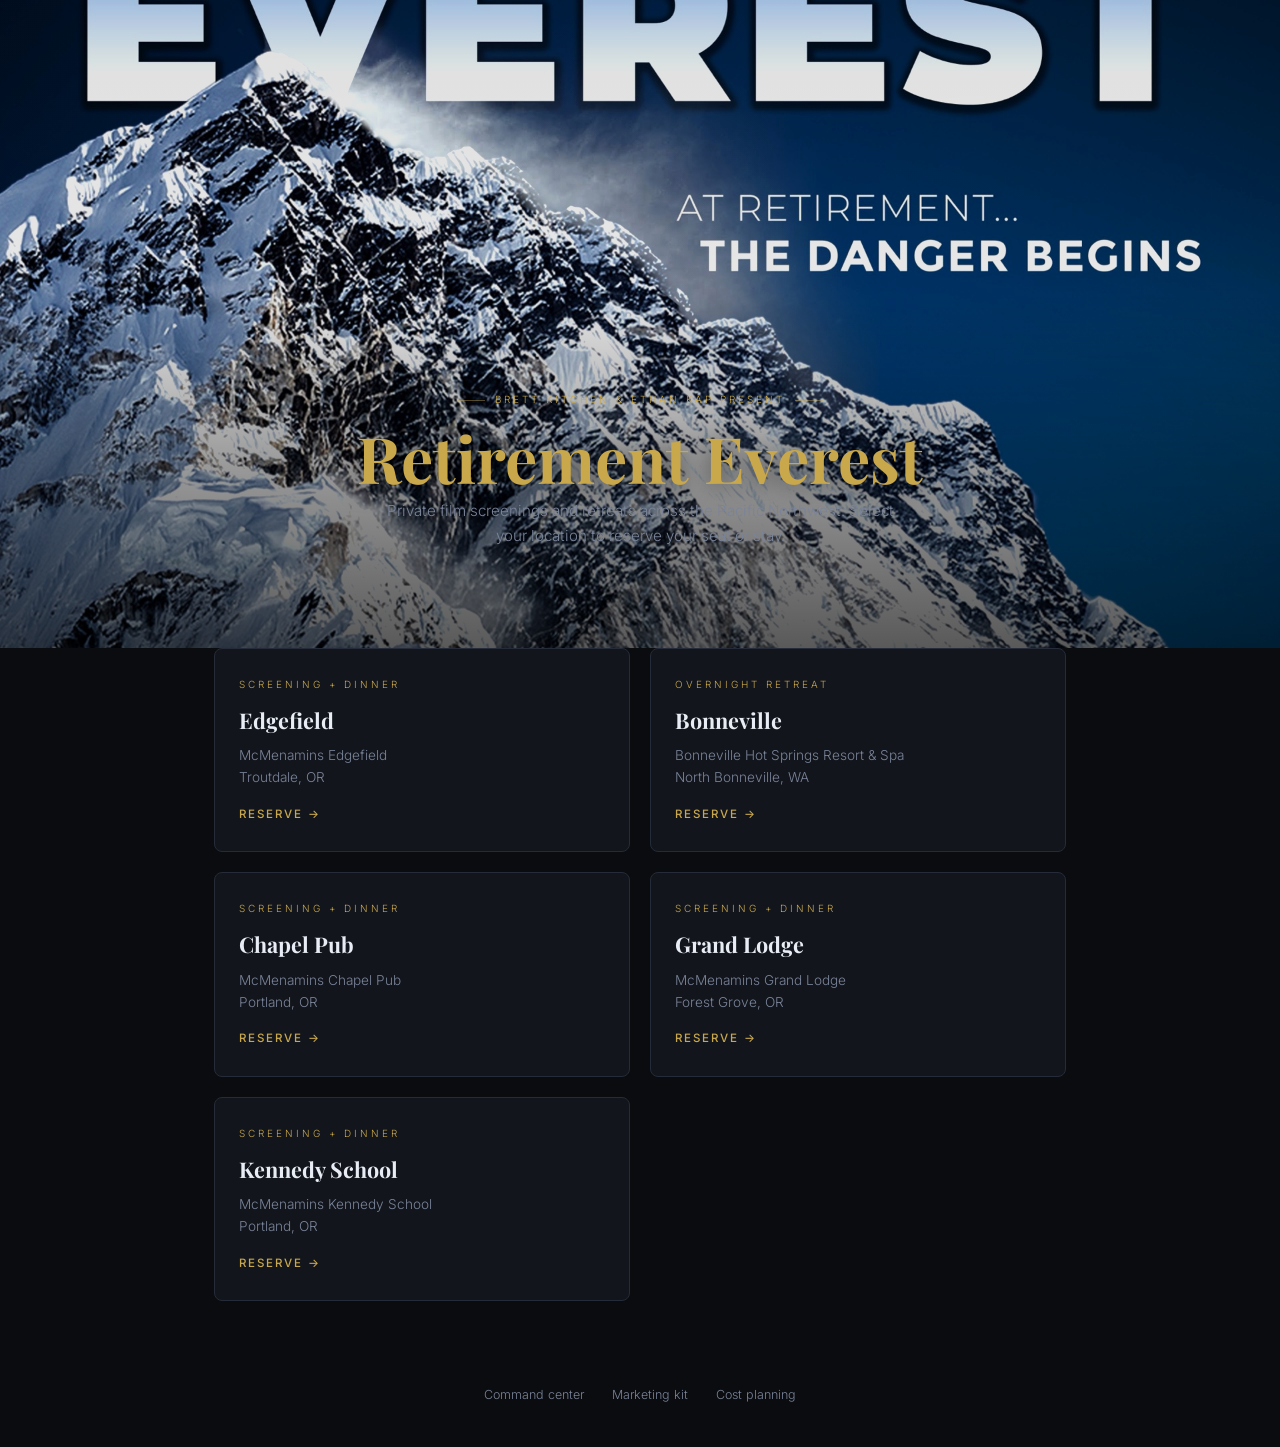
==== index.html @ e5cec29b "Fix mobile hero readability over poster image Hide duplicate Retirement Everest headline on small sc" ====
<!DOCTYPE html>
<html lang="en">
<head>
<meta charset="UTF-8">
<meta name="viewport" content="width=device-width, initial-scale=1.0">
<title>Retirement Everest — Event Series</title>
<link rel="stylesheet" href="styles.css">
</head>
<body class="theme-hub">
  <div class="hero hero--hub hero--has-poster">
    <div class="hero-bg has-image" id="hubHeroBg"></div>
    <div class="hero-content hub-hero">
    <div class="eyebrow">Brett Kitchen &amp; Ethan Kap Present</div>
    <h1>Retirement Everest</h1>
    <p>Private film screenings and retreats across the Pacific Northwest. Select your location to reserve your seat or stay.</p>
    </div>
  </div>
  <div class="loc-grid" id="locGrid"></div>
  <div class="hub-admin">
    <a href="host.html">Command center</a>
    <a href="marketing-kit.html">Marketing kit</a>
    <a href="cost-simulation.html">Cost planning</a>
  </div>
  <script src="locations.js"></script>
  <script>
    const hero = RETIREMENT_EVEREST.hero;
    if (hero?.image) {
      document.getElementById('hubHeroBg').innerHTML = `
        <picture>
          ${hero.imageMobile ? `<source media="(max-width: 768px)" srcset="${hero.imageMobile}">` : ''}
          <img src="${hero.image}" alt="${hero.alt || 'Retirement Everest'}">
        </picture>
        <div class="hero-overlay"></div>`;
    }
    const grid = document.getElementById('locGrid');
    Object.values(RETIREMENT_EVEREST.locations).forEach(loc => {
      const typeLabels = { retreat: 'Overnight Retreat', screening: 'Screening + Dinner', preorder: 'Screening + Dinner' };
      const typeLabel = typeLabels[loc.type] || 'Event';
      const a = document.createElement('a');
      a.className = 'loc-card';
      a.href = `guest.html?location=${loc.slug}`;
      a.innerHTML = `
        <div class="loc-type">${typeLabel}</div>
        <h2>${loc.shortName}</h2>
        <p>${loc.name}<br>${loc.city}</p>
        <div class="go">Reserve →</div>
      `;
      grid.appendChild(a);
    });
  </script>
</body>
</html>
---- styles.css ----
@import url('https://fonts.googleapis.com/css2?family=Oswald:wght@400;500;600;700&family=Playfair+Display:wght@400;600;700;900&family=Inter:wght@300;400;500;600&display=swap');

*, *::before, *::after { box-sizing: border-box; margin: 0; padding: 0; }
html { scroll-behavior: smooth; }

body {
  font-family: 'Inter', sans-serif;
  font-weight: 300;
  min-height: 100vh;
  line-height: 1.6;
}

/* ── THEMES ── */
body.theme-gold {
  --bg: #0b0b0b; --panel: #181818; --border: #2a2a2a;
  --accent: #c9a84c; --accent-lt: #e2c06a; --text: #f0e6d0; --muted: #5a5a5a; --red: #a83232;
  --heading-font: 'Playfair Display', serif;
  --tag-v-bg: #132516; --tag-v-color: #7fc47f;
}
body.theme-forest {
  --bg: #0d1410; --panel: #16201a; --border: #2a3a30;
  --accent: #b9824f; --accent-lt: #d49a64; --text: #e8f0ea; --muted: #6b7d72; --red: #b84c3f;
  --heading-font: 'Oswald', sans-serif;
  --tag-v-bg: #132516; --tag-v-color: #7fc47f;
}
body.theme-hub {
  --bg: #0a0c10; --panel: #12151c; --border: #252b38;
  --accent: #c9a84c; --accent-lt: #e8d49a; --text: #e8ecf4; --muted: #7a8499; --red: #c0392b;
  --heading-font: 'Playfair Display', serif;
}
body.theme-navy {
  --bg: #050a14; --panel: #0e1a2e; --border: #1d2f4a;
  --accent: #aac4e0; --accent-lt: #e8f0fa; --text: #e8f0fa; --muted: #6b7d96; --red: #b84c3f;
  --heading-font: 'Oswald', sans-serif;
  --tag-v-bg: #0f1f0f; --tag-v-color: #6ab86a;
}

body { background: var(--bg); color: var(--text); }

/* ── HUB ── */
.hub-hero { text-align: center; padding: 48px 24px 24px; position: relative; z-index: 2; }
.hub-hero h1 { font-family: var(--heading-font); font-size: clamp(2rem, 5vw, 3rem); color: var(--accent); margin-bottom: 12px; }
.hub-hero p { color: var(--muted); max-width: 520px; margin: 0 auto 40px; font-size: 0.95rem; }
.loc-grid { display: grid; grid-template-columns: repeat(auto-fit, minmax(280px, 1fr)); gap: 20px; max-width: 900px; margin: 0 auto; padding: 0 24px 80px; }
.loc-card {
  background: var(--panel); border: 1px solid var(--border); border-radius: 8px;
  padding: 28px 24px; text-decoration: none; color: inherit; transition: transform 0.15s, border-color 0.15s;
  display: block;
}
.loc-card:hover { transform: translateY(-3px); border-color: var(--accent); }
.loc-type { font-size: 0.62rem; letter-spacing: 3px; text-transform: uppercase; color: var(--accent); margin-bottom: 10px; }
.loc-card h2 { font-family: var(--heading-font); font-size: 1.35rem; margin-bottom: 8px; }
.loc-card p { font-size: 0.85rem; color: var(--muted); margin-bottom: 16px; }
.loc-card .go { font-size: 0.72rem; letter-spacing: 2px; text-transform: uppercase; color: var(--accent); font-weight: 500; }

.hub-admin { text-align: center; padding-bottom: 40px; }
.hub-admin a { color: var(--muted); font-size: 0.78rem; text-decoration: none; margin: 0 12px; }
.hub-admin a:hover { color: var(--accent); }

/* ── GUEST PAGE SHARED ── */
.hero { position: relative; min-height: 88vh; display: flex; flex-direction: column; align-items: center; justify-content: flex-end; text-align: center; padding: 28px 20px 50px; overflow: hidden; }
.hero-bg { position: absolute; inset: 0; overflow: hidden; }
.hero-bg.theme-gold-bg { background: linear-gradient(180deg, #1a0a10 0%, #2d1520 40%, #0b0b0b 100%); }
.hero-bg.theme-forest-bg { background: linear-gradient(180deg, #1a2e26 0%, #0d1410 60%, #0d1410 100%); }
.hero-bg.theme-navy-bg { background: linear-gradient(180deg, #0a1628 0%, #050a14 60%, #050a14 100%); }
.hero-bg.has-image { background: #0b0b0b; }
.hero-bg img {
  position: absolute; inset: 0; width: 100%; height: 100%;
  object-fit: cover; object-position: center top;
  opacity: 0.8;
}
.hero-bg .hero-overlay {
  position: absolute; inset: 0;
  background: linear-gradient(180deg,
    rgba(0,0,0,0.12) 0%,
    rgba(0,0,0,0.08) 40%,
    rgba(0,0,0,0.5) 78%,
    rgba(0,0,0,0.72) 100%);
}
.hero--hub {
  min-height: 72vh;
  padding-bottom: 36px;
}
.hero--hub .hero-bg img {
  object-position: center top;
  opacity: 0.92;
  filter: brightness(1.06) saturate(1.05);
}
.hero--hub .hero-overlay {
  background: linear-gradient(180deg,
    rgba(0,0,0,0.05) 0%,
    rgba(0,0,0,0.02) 45%,
    rgba(0,0,0,0.35) 72%,
    rgba(0,0,0,0.62) 100%);
}
.hero-content { position: relative; z-index: 2; max-width: 680px; width: 100%; }
.eyebrow { font-size: 0.62rem; letter-spacing: 3px; text-transform: uppercase; color: var(--accent); margin-bottom: 16px; display: flex; align-items: center; gap: 10px; justify-content: center; }
.eyebrow::before, .eyebrow::after { content: ''; width: 28px; height: 1px; background: color-mix(in srgb, var(--accent) 40%, transparent); }
.hero h1 { font-family: var(--heading-font); font-size: clamp(2.2rem, 7vw, 4rem); font-weight: 700; line-height: 1.05; margin-bottom: 8px; text-shadow: 0 2px 24px rgba(0,0,0,0.6); }
body.theme-gold .hero h1 em { display: block; font-style: italic; color: var(--accent); font-size: 1.05em; }
body.theme-forest .hero h1 em { display: block; font-style: normal; font-weight: 700; color: var(--accent); font-size: 0.6em; letter-spacing: 3px; text-transform: uppercase; }
body.theme-navy .hero h1 em { display: block; font-style: normal; font-weight: 700; color: var(--accent); font-size: 0.6em; letter-spacing: 3px; text-transform: uppercase; }
body.theme-navy .hero-cta { background: var(--accent-lt); color: var(--bg); }
body.theme-navy .about h2 { text-transform: uppercase; letter-spacing: 0.5px; font-style: normal; }
.hero-sub { font-size: 0.85rem; color: color-mix(in srgb, var(--text) 80%, transparent); margin: 14px 0 30px; line-height: 1.7; }
.event-meta { display: inline-flex; flex-wrap: wrap; border: 1px solid rgba(255,255,255,0.15); background: rgba(0,0,0,0.5); border-radius: 3px; margin-bottom: 36px; }
.meta-item { padding: 12px 18px; border-right: 1px solid rgba(255,255,255,0.15); font-size: 0.68rem; letter-spacing: 1.5px; text-transform: uppercase; color: var(--muted); }
.meta-item:last-child { border-right: none; }
.meta-item strong { display: block; color: var(--text); font-size: 0.85rem; letter-spacing: 0; text-transform: none; margin-bottom: 2px; font-weight: 400; }
.hero-cta { display: inline-block; padding: 16px 40px; background: var(--accent); color: var(--bg); font-size: 0.72rem; font-weight: 500; letter-spacing: 4px; text-transform: uppercase; border-radius: 2px; text-decoration: none; }
.hero-cta:hover { background: var(--accent-lt); }
.back-link { position: fixed; top: 16px; left: 16px; z-index: 10; font-size: 0.72rem; color: var(--muted); text-decoration: none; padding: 8px 12px; background: rgba(0,0,0,0.4); border-radius: 4px; }
.back-link:hover { color: var(--accent); }

/* ── MOBILE HERO (poster art already shows the title) ── */
@media (max-width: 768px) {
  .hero.hero--has-poster {
    min-height: 100svh;
    justify-content: flex-end;
    padding: 0 18px 32px;
  }
  .hero.hero--has-poster .hero-content {
    padding-top: 46vh;
    max-width: 100%;
  }
  .hero.hero--has-poster .hero-content h1 {
    display: none;
  }
  .hero.hero--has-poster .eyebrow {
    flex-wrap: wrap;
    font-size: 0.58rem;
    letter-spacing: 2px;
    line-height: 1.55;
    gap: 6px;
    margin-bottom: 12px;
    padding: 0 4px;
  }
  .hero.hero--has-poster .eyebrow::before,
  .hero.hero--has-poster .eyebrow::after {
    display: none;
  }
  .hero.hero--has-poster .hero-sub {
    font-size: 0.9rem;
    line-height: 1.65;
    margin: 10px 0 22px;
    padding: 0 6px;
  }
  .hero.hero--has-poster .event-meta {
    display: flex;
    flex-direction: column;
    width: 100%;
    max-width: 340px;
    margin: 0 auto 28px;
    text-align: center;
  }
  .hero.hero--has-poster .meta-item {
    border-right: none;
    border-bottom: 1px solid rgba(255,255,255,0.12);
    padding: 14px 16px;
  }
  .hero.hero--has-poster .meta-item:last-child {
    border-bottom: none;
  }
  .hero.hero--has-poster .meta-item strong {
    font-size: 0.9rem;
    margin-bottom: 4px;
  }
  .hero.hero--has-poster .hero-bg.has-image .hero-overlay {
    background: linear-gradient(180deg,
      rgba(0,0,0,0) 0%,
      rgba(0,0,0,0.1) 38%,
      rgba(0,0,0,0.62) 58%,
      rgba(0,0,0,0.9) 100%);
  }
  .hero.hero--has-poster .hero-bg img {
    object-position: center 12%;
  }
  .hero--hub.hero--has-poster .hero-content {
    padding-top: 50vh;
  }
  .hero--hub.hero--has-poster .hero-content p {
    font-size: 0.92rem;
    line-height: 1.65;
    padding: 0 8px;
    margin-bottom: 0;
  }
}

.about, .expect, .divider, .order-section { max-width: 900px; margin: 0 auto; padding: 64px 24px; }
.about { max-width: 700px; text-align: center; border-bottom: 1px solid var(--border); }
.section-label { font-size: 0.62rem; letter-spacing: 4px; text-transform: uppercase; color: var(--accent); margin-bottom: 18px; }
.about h2 { font-family: var(--heading-font); font-size: clamp(1.7rem, 4.5vw, 2.4rem); line-height: 1.25; margin-bottom: 22px; text-transform: uppercase; letter-spacing: 0.5px; }
body.theme-gold .about h2 { text-transform: none; font-style: italic; }
.about p { font-size: 0.94rem; line-height: 1.85; color: color-mix(in srgb, var(--text) 70%, transparent); margin-bottom: 16px; }
.expect { border-bottom: 1px solid var(--border); }
.expect .section-label { text-align: center; margin-bottom: 44px; }
.expect-grid { display: grid; grid-template-columns: repeat(auto-fit, minmax(200px, 1fr)); gap: 2px; }
.expect-item { background: var(--panel); padding: 28px 22px; }
.expect-num { font-family: var(--heading-font); font-size: 2.6rem; font-weight: 700; color: color-mix(in srgb, var(--accent) 20%, transparent); line-height: 1; margin-bottom: 10px; }
.expect-title { font-family: var(--heading-font); font-size: 1.05rem; font-weight: 600; margin-bottom: 8px; text-transform: uppercase; }
.expect-desc { font-size: 0.78rem; color: var(--muted); line-height: 1.65; }
.divider { text-align: center; border-bottom: 1px solid var(--border); padding: 52px 24px; }
.divider-quote { font-family: var(--heading-font); font-size: clamp(1.15rem, 3vw, 1.7rem); color: color-mix(in srgb, var(--text) 50%, transparent); max-width: 600px; margin: 0 auto; }
.divider-quote span { color: var(--accent); font-weight: 600; }

.order-section { max-width: 720px; padding-bottom: 80px; }
.order-section .section-label, .order-section h2 { text-align: center; }
.order-section h2 { font-family: var(--heading-font); font-size: clamp(1.5rem, 3.8vw, 2rem); margin-bottom: 10px; text-transform: uppercase; }
.order-intro { text-align: center; font-size: 0.83rem; color: var(--muted); margin-bottom: 32px; }
.order-note { background: var(--panel); border-left: 2px solid var(--accent); padding: 12px 16px; font-size: 0.78rem; color: color-mix(in srgb, var(--text) 60%, transparent); margin-bottom: 32px; }

.field-wrap { margin-bottom: 32px; }
.field-label { display: block; font-size: 0.62rem; letter-spacing: 3px; text-transform: uppercase; color: var(--accent); margin-bottom: 10px; }
input[type="text"] { width: 100%; padding: 14px 16px; background: var(--panel); border: 1px solid var(--border); color: var(--text); font-family: inherit; font-size: 0.95rem; border-radius: 2px; }
input[type="text"]:focus { outline: none; border-color: var(--accent); }
input.err { border-color: var(--red); }

.party-toggle { display: flex; gap: 10px; margin-bottom: 36px; }
.party-btn { flex: 1; padding: 16px; background: var(--panel); border: 1px solid var(--border); border-radius: 2px; cursor: pointer; text-align: center; }
.party-btn.selected { border-color: var(--accent); background: color-mix(in srgb, var(--accent) 8%, var(--panel)); }
.party-num { font-family: var(--heading-font); font-size: 1.4rem; font-weight: 600; }
.party-label { font-size: 0.72rem; color: var(--muted); margin-top: 4px; text-transform: uppercase; letter-spacing: 1px; }

.pick-head { display: flex; justify-content: space-between; margin-bottom: 14px; }
.pick-title { font-family: var(--heading-font); font-size: 1.1rem; text-transform: uppercase; }
.pick-req { font-size: 0.6rem; letter-spacing: 2px; text-transform: uppercase; color: var(--muted); }
.cards { display: grid; grid-template-columns: 1fr 1fr; gap: 8px; margin-bottom: 10px; }
@media(max-width:520px){ .cards { grid-template-columns: 1fr; } }
.card { background: var(--panel); border: 1px solid var(--border); border-radius: 2px; padding: 14px 16px 14px 44px; cursor: pointer; position: relative; user-select: none; }
.card:hover { border-color: color-mix(in srgb, var(--accent) 40%, var(--border)); }
.card.selected { border-color: var(--accent); background: color-mix(in srgb, var(--accent) 6%, var(--panel)); }
.card-radio { position: absolute; left: 15px; top: 50%; transform: translateY(-50%); width: 16px; height: 16px; border-radius: 50%; border: 1.5px solid var(--muted); display: flex; align-items: center; justify-content: center; }
.card.selected .card-radio { border-color: var(--accent); }
.card-dot { width: 8px; height: 8px; border-radius: 50%; background: var(--accent); opacity: 0; }
.card.selected .card-dot { opacity: 1; }
.card-name { font-size: 0.85rem; font-weight: 400; line-height: 1.3; }
.card-desc { font-size: 0.72rem; color: var(--muted); margin-top: 4px; }
.tag { display: inline-block; font-size: 0.58rem; letter-spacing: 1px; text-transform: uppercase; padding: 1px 5px; border-radius: 2px; margin-left: 5px; background: var(--tag-v-bg); color: var(--tag-v-color); border: 1px solid #1f3a22; }
.tag-sleeps { background: var(--panel); color: var(--muted); border-color: var(--border); }
.tag-cat { background: var(--panel); color: var(--muted); border-color: var(--border); }
.tag-special { background: #2a1a0a; color: #d4883a; border: 1px solid #3a2010; }
.starter-filter { display: flex; gap: 8px; margin-bottom: 14px; flex-wrap: wrap; }
.filter-btn {
  padding: 7px 16px; background: var(--panel); border: 1px solid var(--border);
  color: var(--muted); font-family: inherit; font-size: 0.7rem;
  letter-spacing: 1.5px; text-transform: uppercase; border-radius: 20px;
  cursor: pointer; transition: border-color 0.15s, background 0.15s, color 0.15s;
}
.filter-btn:hover { border-color: color-mix(in srgb, var(--accent) 40%, var(--border)); color: var(--text); }
.filter-btn.active { background: var(--accent); color: var(--bg); border-color: var(--accent); }
.err-msg { font-size: 0.75rem; color: var(--red); margin-top: 6px; display: none; }
.err-msg.show { display: block; }
.person-block { border: 1px solid var(--border); border-radius: 4px; padding: 22px 20px; margin-bottom: 24px; }
.person-header { font-family: var(--heading-font); font-size: 0.95rem; color: var(--accent); text-transform: uppercase; letter-spacing: 1.5px; margin-bottom: 20px; padding-bottom: 12px; border-bottom: 1px solid var(--border); }
.section-gap { margin-top: 28px; }

.submit-area { margin-top: 40px; text-align: center; }
.submit-btn { width: 100%; padding: 18px; background: var(--accent); color: var(--bg); font-size: 0.72rem; font-weight: 500; letter-spacing: 4px; text-transform: uppercase; border: none; border-radius: 2px; cursor: pointer; }
.submit-btn:disabled { opacity: 0.5; cursor: not-allowed; }
.submit-legal { font-size: 0.68rem; color: var(--muted); margin-top: 14px; }
.spinner { display: inline-block; width: 14px; height: 14px; border: 2px solid rgba(0,0,0,0.25); border-top-color: #000; border-radius: 50%; animation: spin 0.7s linear infinite; vertical-align: middle; margin-right: 8px; }
@keyframes spin { to { transform: rotate(360deg); } }

.success { display: none; min-height: 70vh; align-items: center; justify-content: center; flex-direction: column; text-align: center; padding: 70px 24px; }
.success.show { display: flex; }
.success-ring { width: 68px; height: 68px; border-radius: 50%; border: 1px solid var(--accent); display: flex; align-items: center; justify-content: center; font-size: 1.4rem; margin-bottom: 26px; color: var(--accent); }
.success h2 { font-family: var(--heading-font); font-size: 1.9rem; margin-bottom: 12px; text-transform: uppercase; }
.success-card { margin-top: 32px; background: var(--panel); border: 1px solid var(--border); padding: 22px 30px; text-align: left; min-width: 280px; }
.sc-row { margin-bottom: 12px; }
.sc-label { font-size: 0.6rem; letter-spacing: 3px; text-transform: uppercase; color: var(--muted); margin-bottom: 3px; }
.sc-val { font-size: 0.86rem; }
footer { border-top: 1px solid var(--border); padding: 26px 24px; text-align: center; font-size: 0.66rem; color: var(--muted); }

/* ── HOST ── */
#lock-screen { min-height: 100vh; display: flex; flex-direction: column; align-items: center; justify-content: center; padding: 40px 24px; text-align: center; }
.lock-input { width: 100%; max-width: 300px; padding: 12px 16px; background: var(--panel); border: 1px solid var(--border); color: var(--text); font-size: 1rem; border-radius: 3px; text-align: center; margin-bottom: 12px; }
.lock-btn { width: 100%; max-width: 300px; padding: 12px; background: var(--accent); color: var(--bg); border: none; border-radius: 3px; cursor: pointer; font-weight: 500; letter-spacing: 2px; text-transform: uppercase; }
.topbar { background: var(--panel); border-bottom: 1px solid var(--border); padding: 16px 28px; display: flex; align-items: center; justify-content: space-between; flex-wrap: wrap; gap: 12px; }
.loc-select { padding: 8px 12px; background: var(--bg); border: 1px solid var(--border); color: var(--text); border-radius: 4px; font-size: 0.85rem; }
.btn-sm { padding: 8px 14px; font-size: 0.75rem; letter-spacing: 1.5px; text-transform: uppercase; border-radius: 3px; cursor: pointer; border: 1px solid var(--border); background: var(--panel); color: var(--muted); }
.btn-sm:hover { border-color: var(--accent); color: var(--accent); }
.btn-sm.btn-accent, .btn-accent { background: var(--accent); color: var(--bg); border-color: var(--accent); }
.btn-sm.btn-accent:hover { background: var(--accent-lt); color: var(--bg); }
.stats { display: grid; grid-template-columns: repeat(4, 1fr); gap: 14px; margin-bottom: 28px; }
@media(max-width:700px){ .stats { grid-template-columns: 1fr 1fr; } }
.stat { background: var(--panel); border: 1px solid var(--border); border-radius: 4px; padding: 18px 20px; }
.stat-label { font-size: 0.62rem; letter-spacing: 2.5px; text-transform: uppercase; color: var(--muted); margin-bottom: 8px; }
.stat-val { font-size: 1.6rem; font-weight: 600; }
.stat-val.accent { color: var(--accent); }
.main-wrap { max-width: 1100px; margin: 0 auto; padding: 32px 24px 80px; }
.card-box { background: var(--panel); border: 1px solid var(--border); border-radius: 4px; padding: 20px 22px; margin-bottom: 20px; }
.card-box h3 { font-size: 0.68rem; letter-spacing: 3px; text-transform: uppercase; color: var(--accent); margin-bottom: 16px; }
.rank-row { display: flex; align-items: center; gap: 10px; margin-bottom: 10px; font-size: 0.85rem; }
.rank-bar-wrap { flex: 1; height: 4px; background: var(--border); border-radius: 2px; }
.rank-bar { height: 100%; background: var(--accent); border-radius: 2px; }
.two-col { display: grid; grid-template-columns: 1fr 1fr; gap: 20px; }
@media(max-width:640px){ .two-col { grid-template-columns: 1fr; } }
table { width: 100%; border-collapse: collapse; font-size: 0.8rem; }
th, td { padding: 10px 12px; border-bottom: 1px solid var(--border); text-align: left; }
th { font-size: 0.6rem; letter-spacing: 2px; text-transform: uppercase; color: var(--muted); }
.empty { text-align: center; padding: 60px 20px; color: var(--muted); font-style: italic; }
.rate-note { background: color-mix(in srgb, var(--accent) 8%, var(--panel)); border: 1px solid color-mix(in srgb, var(--accent) 20%, var(--border)); padding: 14px 18px; margin-bottom: 24px; font-size: 0.8rem; border-radius: 4px; }

/* ── HOST COMMAND CENTER ── */
.host-topbar { flex-wrap: wrap; gap: 16px; }
.host-topbar-left { display: flex; flex-direction: column; gap: 12px; flex: 1; min-width: 240px; }
.host-nav { display: flex; gap: 4px; flex-wrap: wrap; }
.host-tab {
  padding: 8px 16px; background: var(--panel); border: 1px solid var(--border);
  color: var(--muted); font-family: inherit; font-size: 0.72rem; letter-spacing: 1.5px;
  text-transform: uppercase; border-radius: 20px; cursor: pointer; transition: all 0.15s;
}
.host-tab:hover { border-color: var(--accent); color: var(--text); }
.host-tab.active { background: color-mix(in srgb, var(--accent) 12%, var(--panel)); color: var(--accent); border-color: var(--accent); }
.host-view { display: none; }
.host-view.active { display: block; }
.dash-section-title { font-size: 0.65rem; letter-spacing: 3px; text-transform: uppercase; color: var(--muted); margin-bottom: 16px; }
.dash-loc-grid { display: grid; grid-template-columns: repeat(auto-fit, minmax(260px, 1fr)); gap: 14px; margin-bottom: 32px; }
.dash-loc-card {
  background: var(--panel); border: 1px solid var(--border); border-radius: 6px;
  padding: 18px 20px; text-decoration: none; color: inherit; display: block;
  transition: border-color 0.15s, transform 0.15s;
}
.dash-loc-card:hover { border-color: var(--accent); transform: translateY(-2px); }
.dash-loc-top { display: flex; justify-content: space-between; align-items: baseline; margin-bottom: 12px; }
.dash-loc-name { font-family: var(--heading-font); font-size: 1.1rem; color: var(--accent); }
.dash-loc-type { font-size: 0.58rem; letter-spacing: 2px; text-transform: uppercase; color: var(--muted); }
.dash-loc-stats { display: flex; gap: 16px; font-size: 0.78rem; color: var(--muted); margin-bottom: 10px; }
.dash-loc-stats strong { color: var(--text); font-weight: 500; }
.dash-loc-date { font-size: 0.75rem; color: var(--muted); }
.dash-progress { height: 4px; background: var(--border); border-radius: 2px; margin-top: 12px; overflow: hidden; }
.dash-progress-bar { height: 100%; background: var(--accent); border-radius: 2px; }
.dash-progress-label { font-size: 0.65rem; color: var(--muted); margin-top: 4px; }
.timeline { margin-top: 12px; }
.timeline-row { display: flex; gap: 16px; padding: 12px 0; border-bottom: 1px solid var(--border); font-size: 0.85rem; }
.timeline-row:last-child { border-bottom: none; }
.timeline-date { flex: 0 0 160px; color: var(--accent); font-size: 0.78rem; font-weight: 500; }
.planner-toolbar { display: flex; gap: 12px; align-items: center; margin-bottom: 24px; flex-wrap: wrap; }
.planner-form { display: grid; grid-template-columns: 1fr 1fr; gap: 14px; margin-top: 12px; }
.planner-field { display: flex; flex-direction: column; gap: 6px; }
.planner-field.full { grid-column: 1 / -1; }
.planner-field span { font-size: 0.6rem; letter-spacing: 2px; text-transform: uppercase; color: var(--muted); }
.planner-field input, .planner-field textarea {
  padding: 10px 12px; background: var(--bg); border: 1px solid var(--border);
  color: var(--text); font-family: inherit; font-size: 0.88rem; border-radius: 3px;
}
.planner-field input:focus, .planner-field textarea:focus { outline: none; border-color: var(--accent); }
.planner-actions { grid-column: 1 / -1; display: flex; gap: 10px; flex-wrap: wrap; margin-top: 4px; }
.planner-status { margin-top: 8px; }
.status-row { display: flex; justify-content: space-between; padding: 10px 0; border-bottom: 1px solid var(--border); font-size: 0.85rem; }
.status-row:last-child { border-bottom: none; }
.checklist { margin-top: 16px; display: flex; flex-direction: column; gap: 6px; }
.check-item {
  display: flex; gap: 12px; align-items: flex-start; padding: 12px 14px;
  background: var(--bg); border: 1px solid var(--border); border-radius: 4px; cursor: pointer;
}
.check-item:hover { border-color: color-mix(in srgb, var(--accent) 30%, var(--border)); }
.check-item.done { opacity: 0.55; }
.check-item.done .check-label { text-decoration: line-through; }
.check-item.overdue { border-color: color-mix(in srgb, var(--red) 50%, var(--border)); }
.check-item input { margin-top: 3px; accent-color: var(--accent); }
.check-label { font-size: 0.86rem; }
.check-meta { font-size: 0.68rem; color: var(--muted); margin-top: 3px; }
@media(max-width:640px){ .planner-form { grid-template-columns: 1fr; } .timeline-row { flex-direction: column; gap: 4px; } }

/* ── MODAL ── */
.modal-overlay {
  display: none; position: fixed; inset: 0; z-index: 100;
  background: rgba(0,0,0,0.72); align-items: center; justify-content: center; padding: 24px;
}
.modal-overlay.open { display: flex; }
.modal-box {
  background: var(--panel); border: 1px solid var(--border); border-radius: 8px;
  max-width: 520px; width: 100%; max-height: 90vh; overflow-y: auto; padding: 28px 26px;
}
.modal-box h2 { font-family: var(--heading-font); font-size: 1.2rem; color: var(--accent); margin-bottom: 6px; }
.modal-box .modal-sub { font-size: 0.8rem; color: var(--muted); margin-bottom: 22px; }
.modal-field { display: flex; flex-direction: column; gap: 6px; margin-bottom: 14px; }
.modal-field span { font-size: 0.6rem; letter-spacing: 2px; text-transform: uppercase; color: var(--muted); }
.modal-field input, .modal-field textarea {
  padding: 10px 12px; background: var(--bg); border: 1px solid var(--border);
  color: var(--text); font-family: inherit; font-size: 0.9rem; border-radius: 3px;
}
.modal-actions { display: flex; gap: 8px; flex-wrap: wrap; margin-top: 18px; }
.modal-actions .lock-btn { max-width: none; width: auto; padding: 12px 20px; flex: 1; min-width: 120px; }
.btn-accent { background: var(--accent); color: var(--bg); border: none; }
.export-menu { position: relative; display: inline-block; }
.export-dropdown {
  display: none; position: absolute; right: 0; top: 100%; margin-top: 4px; min-width: 220px;
  background: var(--panel); border: 1px solid var(--border); border-radius: 6px; z-index: 20;
  box-shadow: 0 8px 24px rgba(0,0,0,0.4);
}
.export-dropdown.open { display: block; }
.export-dropdown button {
  display: block; width: 100%; text-align: left; padding: 10px 14px; border: none;
  background: none; color: var(--text); font-family: inherit; font-size: 0.78rem; cursor: pointer;
}
.export-dropdown button:hover { background: color-mix(in srgb, var(--accent) 8%, var(--panel)); color: var(--accent); }
.invite-queue { margin-top: 16px; max-height: 320px; overflow-y: auto; }
.invite-row { padding: 10px 0; border-bottom: 1px solid var(--border); font-size: 0.82rem; }
.invite-row strong { color: var(--accent); }
.integration-note { font-size: 0.78rem; color: var(--muted); line-height: 1.6; margin-top: 12px; }
.integration-note a { color: var(--accent); }

/* ── MARKETING KIT ── */
.mkt-page { min-height: 100vh; }
.mkt-header {
  display: flex; justify-content: space-between; align-items: flex-start; gap: 20px; flex-wrap: wrap;
  padding: 32px 28px 20px; border-bottom: 1px solid var(--border); max-width: 1200px; margin: 0 auto;
}
.mkt-header h1 { font-family: var(--heading-font); font-size: 1.6rem; color: var(--accent); margin-bottom: 6px; }
.mkt-header p { font-size: 0.85rem; color: var(--muted); max-width: 520px; }
.mkt-header-links { display: flex; gap: 8px; }
.mkt-toolbar {
  display: flex; gap: 14px; flex-wrap: wrap; align-items: flex-end;
  max-width: 1200px; margin: 0 auto; padding: 20px 28px;
}
.mkt-field { display: flex; flex-direction: column; gap: 4px; }
.mkt-field span { font-size: 0.58rem; letter-spacing: 2px; text-transform: uppercase; color: var(--muted); }
.mkt-field input { padding: 8px 10px; background: var(--panel); border: 1px solid var(--border); color: var(--text); border-radius: 3px; font-size: 0.85rem; }
.mkt-cats { display: flex; gap: 8px; flex-wrap: wrap; max-width: 1200px; margin: 0 auto; padding: 0 28px 16px; }
.mkt-cat-btn {
  padding: 8px 16px; background: var(--panel); border: 1px solid var(--border); color: var(--muted);
  font-family: inherit; font-size: 0.7rem; letter-spacing: 1.5px; text-transform: uppercase;
  border-radius: 20px; cursor: pointer;
}
.mkt-cat-btn.active { background: color-mix(in srgb, var(--accent) 12%, var(--panel)); color: var(--accent); border-color: var(--accent); }
.mkt-actions-bar {
  display: flex; justify-content: space-between; align-items: center; gap: 12px;
  max-width: 1200px; margin: 0 auto; padding: 0 28px 20px; font-size: 0.8rem; color: var(--muted);
}
.mkt-dl-btn { max-width: 220px !important; width: auto !important; padding: 10px 22px !important; }
.mkt-grid {
  display: grid; grid-template-columns: repeat(auto-fill, minmax(300px, 1fr)); gap: 20px;
  max-width: 1200px; margin: 0 auto; padding: 0 28px 80px;
}
.mkt-card {
  background: var(--panel); border: 1px solid var(--border); border-radius: 8px; overflow: hidden;
  transition: border-color 0.15s;
}
.mkt-card.selected { border-color: var(--accent); }
.mkt-select { display: block; padding: 10px 14px; font-size: 0.72rem; color: var(--muted); cursor: pointer; border-bottom: 1px solid var(--border); }
.mkt-preview-wrap { padding: 12px; background: #000; overflow: hidden; cursor: zoom-in; max-height: 280px; display: flex; align-items: center; justify-content: center; }
.mkt-preview-wrap .mkt-canvas { transform: scale(0.32); transform-origin: top center; margin-bottom: -60%; pointer-events: none; }
.mkt-card-meta { padding: 14px 16px 18px; }
.mkt-card-meta h3 { font-family: var(--heading-font); font-size: 1rem; margin-bottom: 4px; }
.mkt-card-meta p { font-size: 0.75rem; color: var(--muted); margin-bottom: 8px; }
.mkt-size { font-size: 0.65rem; letter-spacing: 1px; text-transform: uppercase; color: var(--accent); }
.mkt-card-actions { display: flex; gap: 8px; margin-top: 12px; }

/* Marketing creative canvases */
.mkt-canvas { box-sizing: border-box; overflow: hidden; }
.mkt-eyebrow { font-size: 9px; letter-spacing: 3px; text-transform: uppercase; margin-bottom: 8px; }
.mkt-cta { display: inline-block; padding: 10px 18px; font-size: 9px; font-weight: 600; letter-spacing: 2px; text-transform: uppercase; margin-top: 14px; }
.mkt-cta-sm { display: inline-block; padding: 6px 12px; font-size: 8px; font-weight: 600; letter-spacing: 1.5px; text-transform: uppercase; margin-top: 10px; }
.mkt-link, .mkt-link-sm { font-size: 8px; word-break: break-all; opacity: 0.65; margin-top: 8px; }
.mkt-flyer { width: 612px; min-height: 792px; }
.mkt-flyer-poster { height: 340px; overflow: hidden; }
.mkt-flyer-poster img { width: 100%; height: 100%; object-fit: cover; object-position: center top; }
.mkt-flyer-body { padding: 28px 32px 36px; text-align: center; }
.mkt-flyer-body h1 { font-size: 36px; margin: 6px 0; }
.mkt-venue { font-size: 13px; opacity: 0.85; }
.mkt-type { font-size: 10px; letter-spacing: 2px; text-transform: uppercase; opacity: 0.6; margin: 8px 0 16px; }
.mkt-date-block { border: 1px solid; padding: 14px 20px; margin: 16px auto; max-width: 320px; }
.mkt-date-label { font-size: 8px; letter-spacing: 3px; text-transform: uppercase; opacity: 0.7; }
.mkt-date-val { font-size: 22px; font-weight: 600; margin: 4px 0; }
.mkt-date-sub { font-size: 11px; opacity: 0.75; }
.mkt-bullets { list-style: none; text-align: left; max-width: 300px; margin: 18px auto 0; font-size: 11px; line-height: 1.8; }
.mkt-bullets li::before { content: '◆ '; opacity: 0.5; font-size: 8px; }
.mkt-postcard { width: 576px; display: grid; grid-template-columns: 1fr 1fr; min-height: 384px; }
.mkt-postcard-front { position: relative; overflow: hidden; }
.mkt-postcard-front img { width: 100%; height: 100%; object-fit: cover; }
.mkt-postcard-overlay { position: absolute; inset: 0; background: linear-gradient(180deg,transparent 40%,rgba(0,0,0,0.85)); display: flex; flex-direction: column; justify-content: flex-end; padding: 16px; }
.mkt-postcard-back { padding: 20px; border-left: 2px solid; display: flex; flex-direction: column; justify-content: center; }
.mkt-letter { width: 612px; min-height: 792px; padding: 40px; }
.mkt-letter-head { display: flex; gap: 16px; align-items: center; padding-bottom: 16px; border-bottom: 2px solid; }
.mkt-letter-thumb { width: 72px; height: 96px; object-fit: cover; }
.mkt-letter-rsvp { margin-top: 24px; padding: 14px; border: 1px dashed; font-size: 11px; word-break: break-all; }
.mkt-letter-footer { margin-top: 32px; padding: 12px 16px; display: flex; justify-content: space-between; font-size: 9px; }
.mkt-ad-square { width: 400px; height: 400px; position: relative; }
.mkt-ad-landscape { width: 600px; height: 314px; display: flex; }
.mkt-ad-land-left { width: 42%; overflow: hidden; }
.mkt-ad-land-left img { width: 100%; height: 100%; object-fit: cover; }
.mkt-ad-land-right { flex: 1; padding: 24px; display: flex; flex-direction: column; justify-content: center; }
.mkt-ad-story { width: 360px; height: 640px; position: relative; }
.mkt-ad-bg { position: absolute; inset: 0; width: 100%; height: 100%; object-fit: cover; }
.mkt-ad-overlay, .mkt-ad-story-content {
  position: absolute; inset: 0; display: flex; flex-direction: column; justify-content: flex-end; padding: 24px; text-align: center;
}
.mkt-email-banner { width: 600px; height: 280px; display: flex; }
.mkt-email-img { width: 45%; object-fit: cover; }
.mkt-email-text { flex: 1; padding: 20px; display: flex; flex-direction: column; justify-content: center; }
.mkt-modal {
  display: none; position: fixed; inset: 0; z-index: 200; background: rgba(0,0,0,0.85);
  align-items: center; justify-content: center; padding: 24px; overflow-y: auto;
}
.mkt-modal.open { display: flex; }
.mkt-modal-inner { position: relative; max-width: 95vw; }
.mkt-modal-close {
  position: absolute; top: -40px; right: 0; background: none; border: none; color: #fff;
  font-size: 2rem; cursor: pointer; line-height: 1;
}
.mkt-modal .mkt-canvas { transform: none !important; margin: 0 !important; }
@media print {
  body * { visibility: hidden; }
  .mkt-canvas, .mkt-canvas * { visibility: visible; }
  .mkt-canvas { position: absolute; left: 0; top: 0; }
}
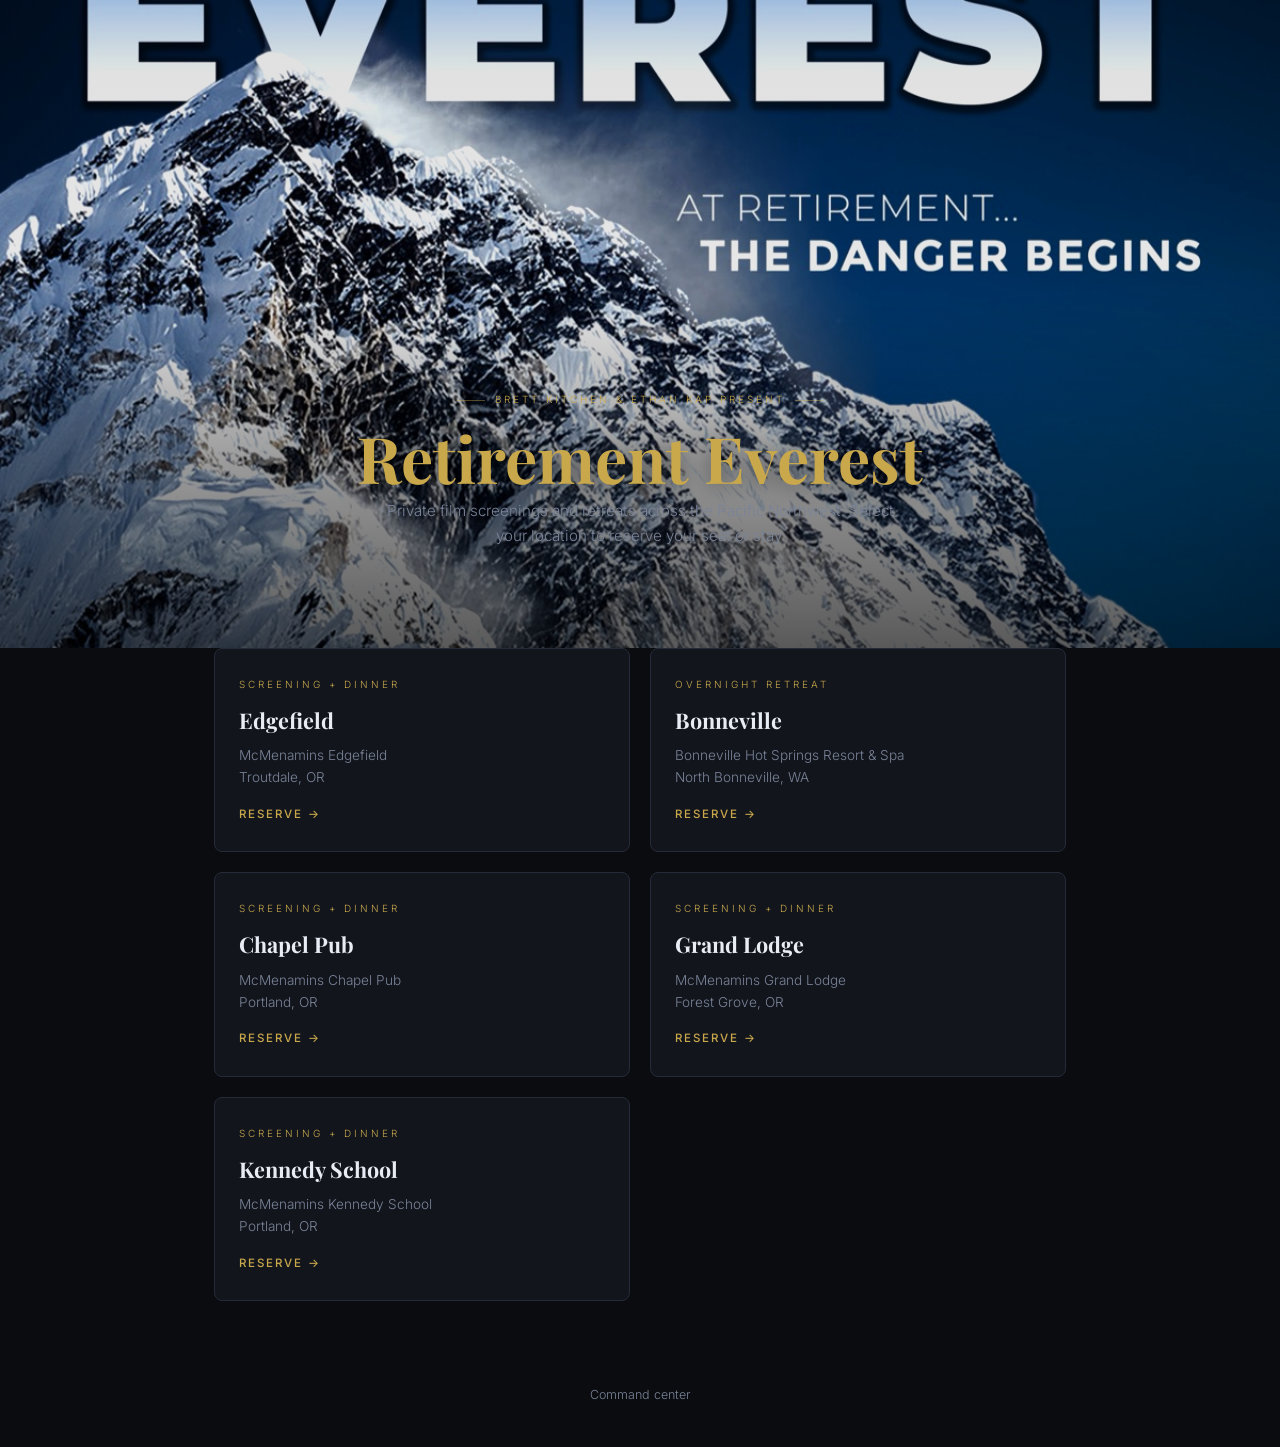
==== commit cf72b3b1: "Password-protect cost planning and marketing kit like command center Add shared host-auth.js with se" ====
--- a/index.html
+++ b/index.html
@@ -18,8 +18,6 @@
   <div class="loc-grid" id="locGrid"></div>
   <div class="hub-admin">
     <a href="host.html">Command center</a>
-    <a href="marketing-kit.html">Marketing kit</a>
-    <a href="cost-simulation.html">Cost planning</a>
   </div>
   <script src="locations.js"></script>
   <script>
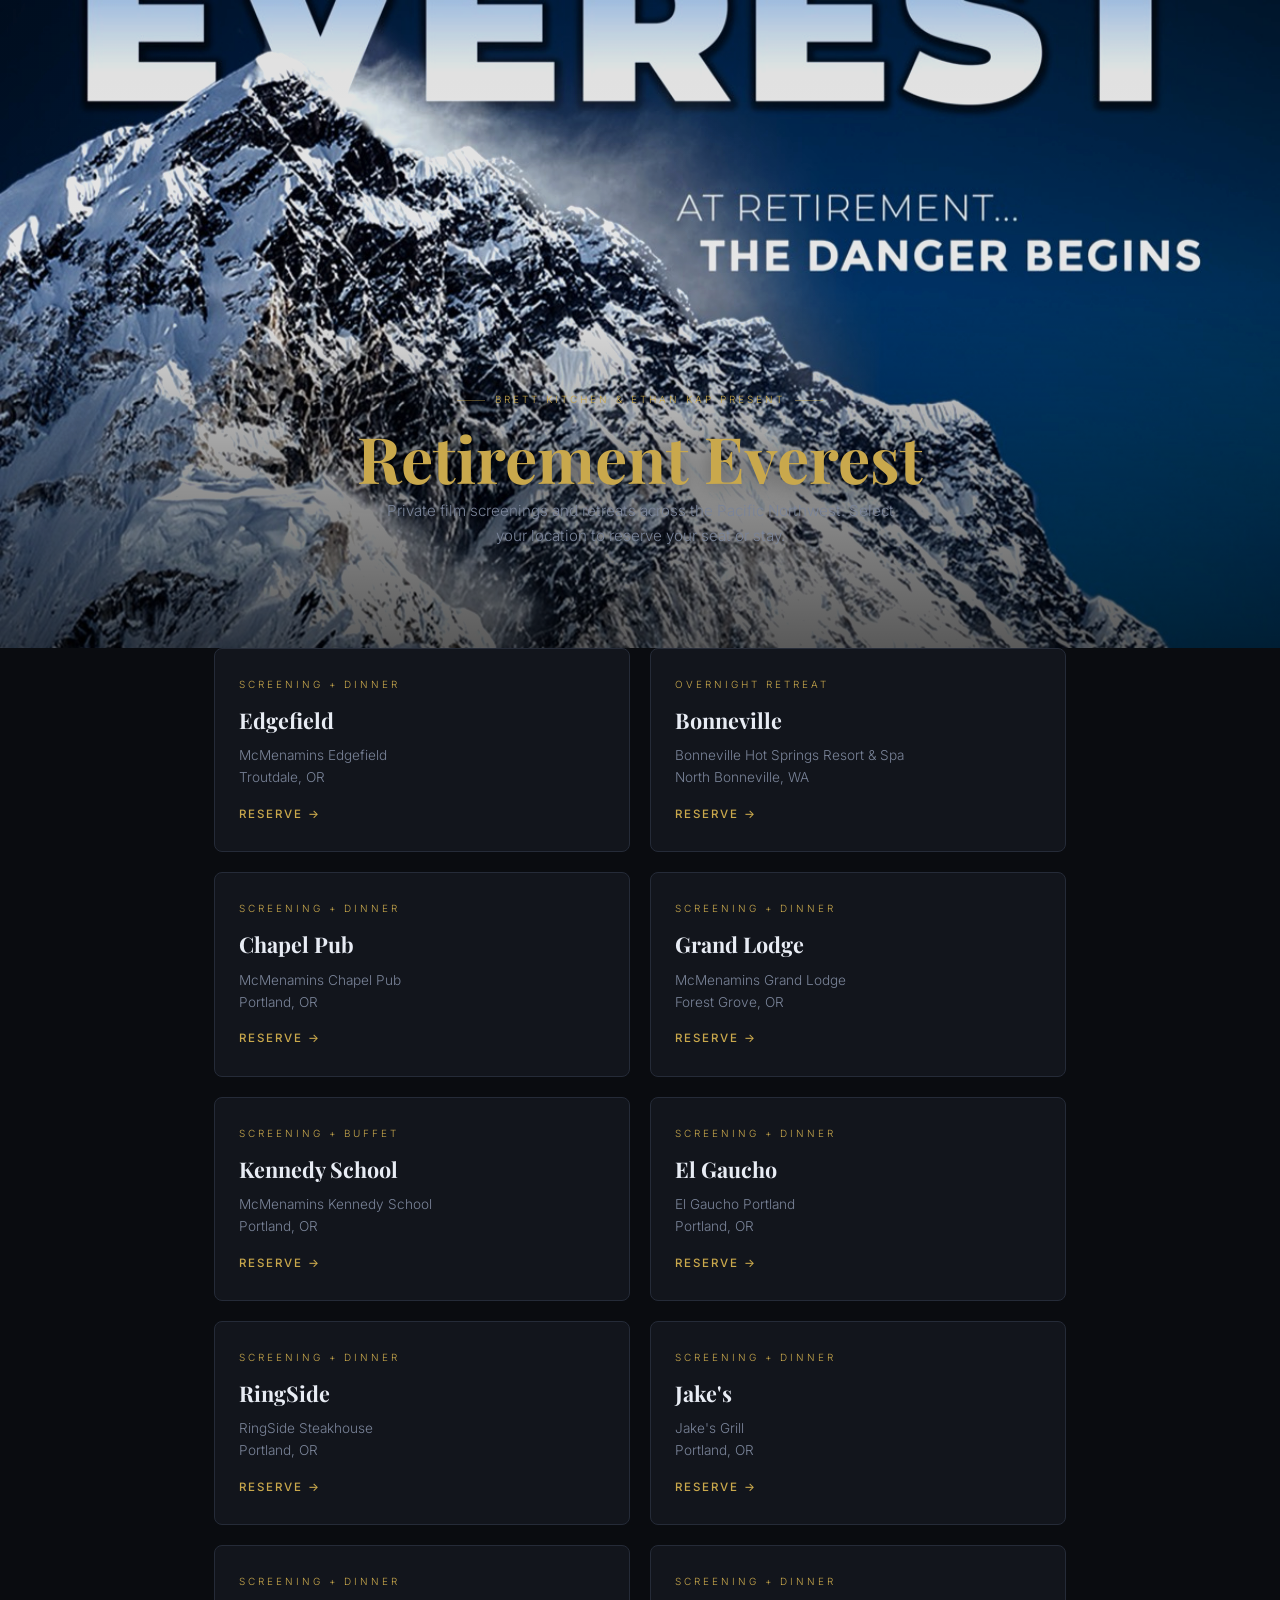
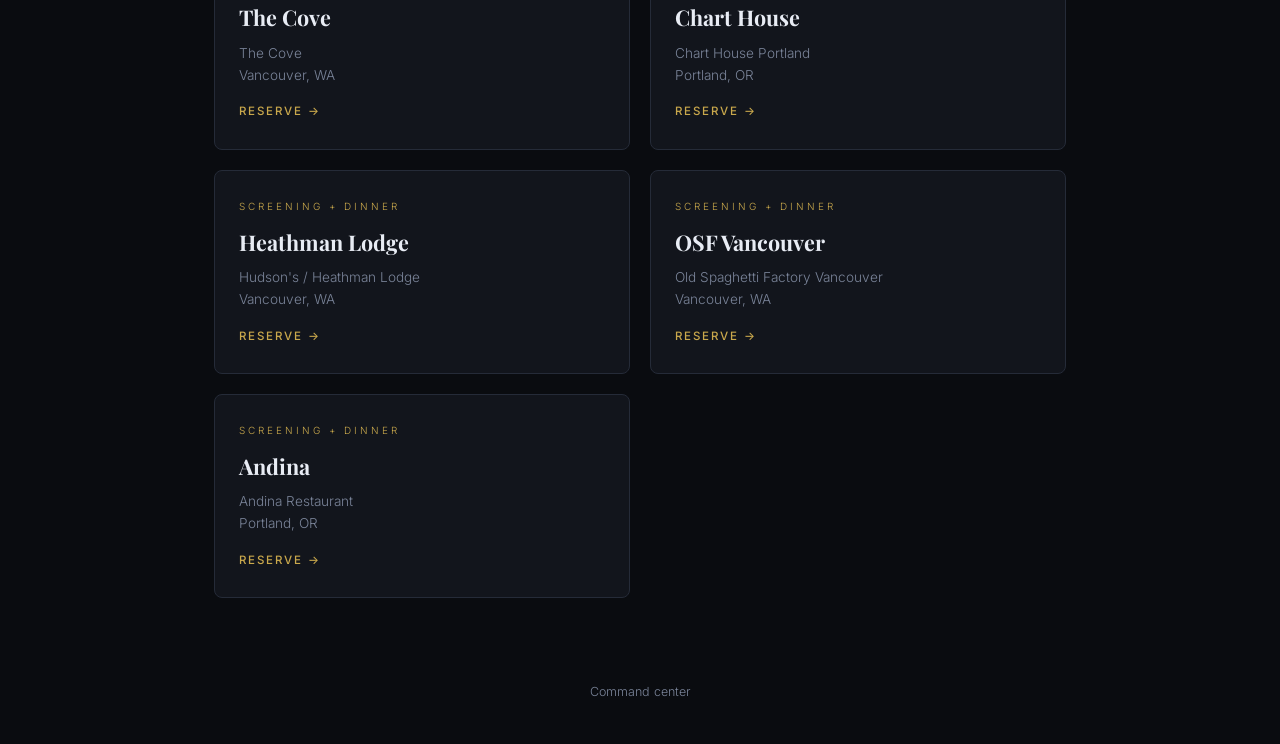
==== commit 091e1391: "Unify Kennedy School event; simplify Email/Text invites for HAG Hide blank Kennedy BBQ planner tab (" ====
--- a/index.html
+++ b/index.html
@@ -32,11 +32,13 @@
     }
     const grid = document.getElementById('locGrid');
     Object.values(RETIREMENT_EVEREST.locations).forEach(loc => {
-      const typeLabels = { retreat: 'Overnight Retreat', screening: 'Screening + Dinner', preorder: 'Screening + Dinner' };
+      if (loc.guestOnly || loc.hideFromPlanner) return; // BBQ package page is not a separate hub card
+      const typeLabels = { retreat: 'Overnight Retreat', screening: 'Screening + Dinner', preorder: 'Screening + Dinner', buffet: 'Screening + Buffet' };
       const typeLabel = typeLabels[loc.type] || 'Event';
+      const guestSlug = loc.guestSlug || loc.slug;
       const a = document.createElement('a');
       a.className = 'loc-card';
-      a.href = `guest.html?location=${loc.slug}`;
+      a.href = `guest.html?location=${guestSlug}`;
       a.innerHTML = `
         <div class="loc-type">${typeLabel}</div>
         <h2>${loc.shortName}</h2>
--- a/styles.css
+++ b/styles.css
@@ -250,6 +250,159 @@
 .filter-btn.active { background: var(--accent); color: var(--bg); border-color: var(--accent); }
 .err-msg { font-size: 0.75rem; color: var(--red); margin-top: 6px; display: none; }
 .err-msg.show { display: block; }
+
+/* Buffet accordion (Kennedy School style) */
+.accordion { display: flex; flex-direction: column; gap: 8px; margin-bottom: 10px; }
+.acc-item {
+  background: var(--panel);
+  border: 1px solid var(--border);
+  border-radius: 4px;
+  overflow: hidden;
+  transition: border-color 0.15s, box-shadow 0.15s;
+}
+.acc-item.open { border-color: color-mix(in srgb, var(--accent) 45%, var(--border)); }
+.acc-item.voted {
+  border-color: var(--accent);
+  box-shadow: inset 3px 0 0 var(--accent);
+}
+.acc-head {
+  width: 100%;
+  display: flex;
+  align-items: center;
+  justify-content: space-between;
+  gap: 12px;
+  padding: 14px 16px;
+  background: transparent;
+  border: 0;
+  color: var(--text);
+  font-family: inherit;
+  text-align: left;
+  cursor: pointer;
+}
+.acc-head:hover { background: color-mix(in srgb, var(--accent) 5%, transparent); }
+.acc-head-text { display: flex; flex-direction: column; gap: 3px; min-width: 0; }
+.acc-name { font-size: 0.92rem; font-weight: 500; line-height: 1.3; }
+.acc-blurb { font-size: 0.74rem; color: var(--muted); }
+.acc-chevron {
+  flex-shrink: 0;
+  width: 28px; height: 28px;
+  border-radius: 50%;
+  border: 1px solid var(--border);
+  display: inline-flex; align-items: center; justify-content: center;
+  font-size: 0.75rem; color: var(--muted);
+  transition: transform 0.2s;
+}
+.acc-item.open .acc-chevron { transform: rotate(180deg); color: var(--accent); border-color: var(--accent); }
+.acc-body {
+  padding: 0 16px 16px;
+  border-top: 1px solid var(--border);
+  background: color-mix(in srgb, var(--bg) 70%, var(--panel));
+}
+.acc-section { margin-top: 14px; }
+.acc-section-title {
+  font-size: 0.62rem;
+  letter-spacing: 1.5px;
+  text-transform: uppercase;
+  color: var(--accent);
+  margin-bottom: 6px;
+}
+.acc-list {
+  margin: 0;
+  padding-left: 1.1rem;
+  font-size: 0.82rem;
+  color: var(--text);
+  line-height: 1.45;
+}
+.acc-list li { margin-bottom: 3px; }
+.acc-desc { font-size: 0.82rem; color: var(--muted); margin: 12px 0 0; }
+.acc-vote-btn {
+  margin-top: 16px;
+  width: 100%;
+  padding: 12px 14px;
+  background: var(--accent);
+  color: var(--bg);
+  border: 0;
+  border-radius: 2px;
+  font-family: inherit;
+  font-size: 0.68rem;
+  font-weight: 600;
+  letter-spacing: 2px;
+  text-transform: uppercase;
+  cursor: pointer;
+}
+.acc-vote-btn:hover { filter: brightness(1.05); }
+.acc-item.voted .acc-vote-btn { background: color-mix(in srgb, var(--accent) 75%, #1a5c2a); }
+.vote-status {
+  font-size: 0.78rem;
+  color: var(--muted);
+  margin: 6px 0 4px;
+  min-height: 1.2em;
+}
+.vote-status.has-vote { color: var(--text); }
+.vote-status.has-vote strong { color: var(--accent); }
+
+/* Locked buffet showcase (Kennedy BBQ prefs page) */
+.locked-buffet {
+  background: var(--panel);
+  border: 1px solid color-mix(in srgb, var(--accent) 45%, var(--border));
+  border-radius: 4px;
+  padding: 18px 18px 16px;
+  margin-bottom: 8px;
+  box-shadow: inset 3px 0 0 var(--accent);
+}
+.locked-buffet-badge {
+  font-size: 0.6rem;
+  letter-spacing: 2px;
+  text-transform: uppercase;
+  color: var(--accent);
+  margin-bottom: 8px;
+}
+.locked-buffet-name {
+  font-family: var(--heading-font);
+  font-size: 1.25rem;
+  text-transform: uppercase;
+  margin-bottom: 4px;
+}
+.locked-buffet-blurb {
+  font-size: 0.8rem;
+  color: var(--muted);
+  margin-bottom: 4px;
+}
+.locked-buffet-body { margin-top: 4px; }
+.locked-buffet-body .acc-section:first-child { margin-top: 10px; }
+
+/* Beverage: adult vs soft only */
+.bev-row {
+  display: grid;
+  grid-template-columns: 1fr 1fr;
+  gap: 10px;
+  margin-bottom: 8px;
+}
+@media (max-width: 520px) { .bev-row { grid-template-columns: 1fr; } }
+.bev-card {
+  display: flex;
+  flex-direction: column;
+  align-items: flex-start;
+  gap: 6px;
+  padding: 18px 16px;
+  background: var(--panel);
+  border: 1px solid var(--border);
+  border-radius: 4px;
+  color: var(--text);
+  font-family: inherit;
+  text-align: left;
+  cursor: pointer;
+  transition: border-color 0.15s, background 0.15s;
+}
+.bev-card:hover { border-color: color-mix(in srgb, var(--accent) 40%, var(--border)); }
+.bev-card.selected {
+  border-color: var(--accent);
+  background: color-mix(in srgb, var(--accent) 8%, var(--panel));
+}
+.bev-icon { font-size: 1.4rem; line-height: 1; }
+.bev-name { font-size: 0.95rem; font-weight: 500; }
+.bev-desc { font-size: 0.74rem; color: var(--muted); line-height: 1.35; }
+
 .person-block { border: 1px solid var(--border); border-radius: 4px; padding: 22px 20px; margin-bottom: 24px; }
 .person-header { font-family: var(--heading-font); font-size: 0.95rem; color: var(--accent); text-transform: uppercase; letter-spacing: 1.5px; margin-bottom: 20px; padding-bottom: 12px; border-bottom: 1px solid var(--border); }
 .section-gap { margin-top: 28px; }
@@ -505,4 +658,358 @@
   body * { visibility: hidden; }
   .mkt-canvas, .mkt-canvas * { visibility: visible; }
   .mkt-canvas { position: absolute; left: 0; top: 0; }
-}+}
+/* ── VENUE CRM ── */
+.crm-filters { display: flex; gap: 6px; flex-wrap: wrap; margin-bottom: 4px; }
+.crm-sections { display: flex; flex-direction: column; gap: 12px; }
+.crm-section {
+  border: 1px solid var(--border);
+  border-radius: 8px;
+  padding: 0;
+  background: color-mix(in srgb, var(--panel) 88%, var(--bg));
+  overflow: hidden;
+}
+.crm-section-ok { border-left: 4px solid #7dcea0; }
+.crm-section-wait { border-left: 4px solid color-mix(in srgb, var(--muted) 70%, var(--border)); }
+.crm-section-bad { border-left: 4px solid #e07a7a; }
+.crm-section-park { border-left: 4px solid #c9a0dc; }
+.crm-section-security { border-left: 4px solid #ff6b6b; }
+.crm-section-summary {
+  list-style: none;
+  cursor: pointer;
+  display: flex;
+  align-items: center;
+  gap: 10px;
+  flex-wrap: wrap;
+  padding: 12px 14px;
+  user-select: none;
+  font-size: 0.95rem;
+  font-weight: 600;
+}
+.crm-section-summary::-webkit-details-marker { display: none; }
+.crm-section-summary::marker { content: ''; }
+.crm-section-summary:hover {
+  background: color-mix(in srgb, var(--accent) 6%, transparent);
+}
+.crm-section-chevron {
+  display: inline-flex;
+  width: 1.1em;
+  color: var(--muted);
+  font-size: 0.85rem;
+  flex-shrink: 0;
+}
+.crm-section-title-text { flex: 0 1 auto; }
+.crm-section-toggle-hint {
+  margin-left: auto;
+  font-size: 0.68rem;
+  font-weight: 500;
+  letter-spacing: 0.03em;
+  color: var(--muted);
+  text-transform: uppercase;
+}
+.crm-section-body { padding: 0 14px 12px; }
+.crm-section-head { margin-bottom: 10px; }
+.crm-section-title {
+  margin: 0 0 4px; font-size: 0.95rem; font-weight: 600;
+  display: flex; align-items: center; gap: 10px; flex-wrap: wrap;
+}
+.crm-section-count {
+  display: inline-flex; align-items: center; justify-content: center;
+  min-width: 1.6em; padding: 1px 8px; border-radius: 999px;
+  font-size: 0.72rem; font-weight: 600;
+  background: color-mix(in srgb, var(--accent) 14%, transparent);
+  border: 1px solid color-mix(in srgb, var(--accent) 30%, var(--border));
+  color: var(--accent);
+}
+.crm-section-hint { margin: 0 0 10px; font-size: 0.75rem; color: var(--muted); line-height: 1.4; }
+.crm-section .crm-table { margin-top: 4px; }
+.crm-subsec { margin-top: 12px; padding-top: 10px; border-top: 1px solid color-mix(in srgb, var(--border) 80%, transparent); }
+.crm-subsec:first-child { margin-top: 0; padding-top: 0; border-top: none; }
+.crm-subsec-head {
+  display: flex; align-items: center; gap: 8px; margin-bottom: 8px;
+}
+.crm-subsec-title {
+  font-size: 0.78rem; font-weight: 600; letter-spacing: 0.04em;
+  text-transform: uppercase; color: var(--muted);
+}
+.crm-table-compact td, .crm-table-compact th { padding: 8px 8px; font-size: 0.8rem; }
+.crm-row-compact .crm-emails { font-size: 0.64rem; }
+.crm-action-cell {
+  max-width: 220px; overflow: hidden; text-overflow: ellipsis; white-space: nowrap;
+  color: var(--muted); font-size: 0.75rem;
+}
+.crm-drawer {
+  padding: 0 !important;
+  overflow: hidden;
+}
+.crm-drawer-summary {
+  list-style: none;
+  cursor: pointer;
+  display: flex;
+  align-items: center;
+  gap: 10px;
+  flex-wrap: wrap;
+  padding: 14px 16px;
+  font-size: 0.95rem;
+  font-weight: 600;
+  user-select: none;
+}
+.crm-drawer-summary::-webkit-details-marker { display: none; }
+.crm-drawer-summary::marker { content: ''; }
+.crm-drawer-summary:hover {
+  background: color-mix(in srgb, var(--accent) 6%, transparent);
+}
+.crm-drawer .crm-section-body { padding: 0 16px 14px; }
+.crm-pipeline-box h3 { margin-bottom: 6px; }
+.crm-layout { display: grid; grid-template-columns: 1.35fr 1fr; gap: 20px; align-items: start; }
+@media (max-width: 960px) { .crm-layout { grid-template-columns: 1fr; } }
+.crm-table tr.crm-row { cursor: pointer; }
+.crm-table tr.crm-row:hover { background: color-mix(in srgb, var(--accent) 6%, transparent); }
+.crm-emails { font-size: 0.68rem; color: var(--muted); margin-top: 3px; }
+.crm-slugs { margin-top: 4px; display: flex; gap: 6px; flex-wrap: wrap; }
+.crm-slug { font-size: 0.62rem; color: var(--accent); text-decoration: none; border: 1px solid color-mix(in srgb, var(--accent) 35%, var(--border)); padding: 1px 6px; border-radius: 10px; }
+.crm-badge {
+  display: inline-block; font-size: 0.58rem; letter-spacing: 1px; text-transform: uppercase;
+  padding: 3px 8px; border-radius: 10px; border: 1px solid var(--border); color: var(--muted);
+}
+.crm-st-ok { color: #7dcea0; border-color: color-mix(in srgb, #7dcea0 50%, var(--border)); background: color-mix(in srgb, #7dcea0 12%, transparent); }
+.crm-st-wait { color: var(--muted); }
+.crm-st-warn { color: #e8b86d; border-color: color-mix(in srgb, #e8b86d 50%, var(--border)); background: color-mix(in srgb, #e8b86d 12%, transparent); }
+.crm-st-bad { color: #e07a7a; border-color: color-mix(in srgb, #e07a7a 50%, var(--border)); background: color-mix(in srgb, #e07a7a 12%, transparent); }
+.crm-noreply {
+  display: inline-block; margin-left: 6px; font-size: 0.55rem; letter-spacing: 1px;
+  padding: 2px 6px; border-radius: 3px; background: color-mix(in srgb, #e8b86d 18%, transparent);
+  color: #e8b86d; border: 1px solid color-mix(in srgb, #e8b86d 40%, var(--border)); vertical-align: middle;
+}
+.crm-noreply-banner {
+  margin: 12px 0; padding: 10px 12px; border-radius: 4px; font-size: 0.78rem;
+  background: color-mix(in srgb, #e8b86d 14%, var(--panel));
+  border: 1px solid color-mix(in srgb, #e8b86d 35%, var(--border)); color: #e8b86d;
+}
+.crm-fu-list { display: flex; flex-direction: column; gap: 6px; }
+.crm-fu-row {
+  display: grid; grid-template-columns: 90px 1.1fr 1fr 1.4fr auto; gap: 10px; align-items: center;
+  text-align: left; width: 100%; padding: 10px 12px; background: var(--bg); border: 1px solid var(--border);
+  border-radius: 4px; color: inherit; font-family: inherit; font-size: 0.78rem; cursor: pointer;
+}
+.crm-fu-row:hover { border-color: var(--accent); }
+@media (max-width: 800px) { .crm-fu-row { grid-template-columns: 1fr; gap: 4px; } }
+.crm-fu-date { color: var(--accent); font-weight: 500; }
+.crm-fu-overdue .crm-fu-date, .crm-fu-overdue { color: #e07a7a; }
+.crm-fu-today .crm-fu-date, td.crm-fu-today { color: #e8b86d; font-weight: 600; }
+.crm-fu-done { opacity: 0.55; }
+.crm-fu-box h3 { margin-bottom: 4px; }
+.crm-fu-group { margin-bottom: 14px; }
+.crm-fu-group-head {
+  display: flex; align-items: center; gap: 8px; margin-bottom: 8px;
+}
+.crm-fu-group-title {
+  font-size: 0.8rem; font-weight: 600; letter-spacing: 0.03em;
+  text-transform: uppercase; color: var(--muted);
+}
+.crm-fu-drawer {
+  border: 1px solid var(--border);
+  border-radius: 8px;
+  border-left: 4px solid color-mix(in srgb, var(--muted) 70%, var(--border));
+  background: color-mix(in srgb, var(--panel) 88%, var(--bg));
+  overflow: hidden;
+  margin-top: 4px;
+}
+.crm-fu-drawer-summary {
+  list-style: none;
+  cursor: pointer;
+  display: flex;
+  align-items: center;
+  gap: 10px;
+  flex-wrap: wrap;
+  padding: 12px 14px;
+  user-select: none;
+  font-weight: 600;
+}
+.crm-fu-drawer-summary::-webkit-details-marker { display: none; }
+.crm-fu-drawer-summary::marker { content: ''; }
+.crm-fu-drawer-summary:hover {
+  background: color-mix(in srgb, var(--accent) 6%, transparent);
+}
+.crm-fu-drawer-summary .crm-fu-group-title {
+  color: var(--text);
+  text-transform: none;
+  font-size: 0.92rem;
+  letter-spacing: 0;
+}
+.crm-fu-drawer-body { padding: 0 12px 12px; }
+.crm-fu-drawer-body .crm-subsec { margin-top: 10px; }
+.crm-fu-drawer-body .crm-subsec:first-child { margin-top: 0; }
+.crm-detail-head { display: flex; justify-content: space-between; align-items: center; gap: 10px; margin-bottom: 8px; }
+.crm-detail-grid { display: grid; grid-template-columns: 1fr 1fr; gap: 10px; font-size: 0.8rem; margin-top: 10px; }
+.crm-cost-panel {
+  margin-top: 8px;
+  padding: 12px 14px;
+  border: 1px solid color-mix(in srgb, var(--accent) 28%, var(--border));
+  border-radius: 6px;
+  background: color-mix(in srgb, var(--accent) 6%, var(--panel));
+}
+.crm-cost-panel .crm-detail-grid { margin-top: 0; }
+.crm-branch {
+  display: inline-block;
+  font-size: 0.58rem;
+  letter-spacing: 0.8px;
+  text-transform: uppercase;
+  padding: 2px 7px;
+  border-radius: 10px;
+  margin: 2px 4px 2px 0;
+  border: 1px solid var(--border);
+  color: var(--muted);
+}
+.crm-branch-affordable {
+  color: #7dcea0;
+  border-color: color-mix(in srgb, #7dcea0 45%, var(--border));
+  background: color-mix(in srgb, #7dcea0 12%, transparent);
+}
+.crm-branch-premium {
+  color: #c9a86c;
+  border-color: color-mix(in srgb, #c9a86c 45%, var(--border));
+  background: color-mix(in srgb, #c9a86c 12%, transparent);
+}
+.crm-branches { margin-top: 4px; }
+.crm-branch-cards {
+  display: grid;
+  grid-template-columns: 1fr 1fr;
+  gap: 12px;
+}
+@media (max-width: 720px) {
+  .crm-branch-cards { grid-template-columns: 1fr; }
+}
+.crm-branch-card {
+  padding: 12px 14px;
+  border-radius: 6px;
+  border: 1px solid var(--border);
+  background: var(--bg);
+}
+.crm-branch-card-aff {
+  border-color: color-mix(in srgb, #7dcea0 40%, var(--border));
+}
+.crm-branch-card-prem {
+  border-color: color-mix(in srgb, #c9a86c 40%, var(--border));
+}
+.crm-k { display: block; font-size: 0.58rem; letter-spacing: 1.5px; text-transform: uppercase; color: var(--muted); margin-bottom: 3px; }
+.crm-contact { font-size: 0.8rem; color: var(--text); margin-bottom: 4px; }
+.crm-notes { margin-top: 12px; font-size: 0.82rem; line-height: 1.5; color: var(--muted); }
+.crm-next { margin-top: 12px; font-size: 0.86rem; padding: 10px 12px; background: color-mix(in srgb, var(--accent) 10%, var(--bg)); border-radius: 4px; }
+.crm-hub-links { display: flex; flex-wrap: wrap; gap: 6px; margin-top: 12px; }
+.crm-subh { font-size: 0.65rem; letter-spacing: 2px; text-transform: uppercase; color: var(--accent); margin: 20px 0 10px; }
+.crm-fu-timeline { display: flex; flex-direction: column; gap: 8px; }
+.crm-fu-item {
+  display: flex; gap: 12px; padding: 10px 12px; border: 1px solid var(--border); border-radius: 4px; background: var(--bg); font-size: 0.8rem;
+}
+.crm-fu-item-date { flex: 0 0 88px; color: var(--accent); font-weight: 500; }
+.crm-fu-item-action { color: var(--muted); margin-top: 2px; font-size: 0.75rem; }
+.crm-fu-state { font-size: 0.58rem; letter-spacing: 1px; text-transform: uppercase; color: var(--muted); }
+.crm-fu-item.crm-fu-overdue { border-color: color-mix(in srgb, #e07a7a 45%, var(--border)); }
+.crm-fu-item.crm-fu-today { border-color: color-mix(in srgb, #e8b86d 45%, var(--border)); }
+.crm-fu-item.crm-fu-done { opacity: 0.5; }
+.crm-thread { display: flex; flex-direction: column; gap: 10px; max-height: 480px; overflow-y: auto; }
+.crm-msg { padding: 12px 14px; border-radius: 4px; border: 1px solid var(--border); background: var(--bg); font-size: 0.8rem; }
+.crm-msg-out { border-left: 3px solid color-mix(in srgb, var(--accent) 70%, var(--border)); }
+.crm-msg-in { border-left: 3px solid #7dcea0; }
+.crm-msg-note { border-left: 3px solid var(--muted); opacity: 0.95; }
+.crm-msg-meta { display: flex; justify-content: space-between; gap: 8px; font-size: 0.68rem; color: var(--muted); margin-bottom: 4px; }
+.crm-msg-dir { font-weight: 600; color: var(--accent); }
+.crm-msg-from { font-size: 0.75rem; margin-bottom: 2px; }
+.crm-msg-subj { font-weight: 500; margin-bottom: 6px; }
+.crm-msg-body { color: var(--muted); line-height: 1.45; white-space: pre-wrap; }
+.crm-msg-atts { margin-top: 8px; font-size: 0.75rem; }
+.crm-att { color: var(--accent); }
+.crm-att-note { color: var(--muted); font-size: 0.7rem; }
+.crm-att-list { margin: 0; padding-left: 18px; font-size: 0.8rem; line-height: 1.6; }
+.crm-att-list a { color: var(--accent); }
+.crm-st-park {
+  color: #c9a0dc;
+  border-color: color-mix(in srgb, #c9a0dc 50%, var(--border));
+  background: color-mix(in srgb, #c9a0dc 12%, transparent);
+}
+.crm-st-security {
+  color: #ff6b6b;
+  border-color: color-mix(in srgb, #ff6b6b 55%, var(--border));
+  background: color-mix(in srgb, #ff6b6b 16%, transparent);
+  font-weight: 700;
+}
+.crm-security-banner {
+  margin: 10px 0 4px; padding: 12px 14px; border-radius: 4px; font-size: 0.8rem; line-height: 1.45;
+  background: color-mix(in srgb, #ff6b6b 14%, var(--panel));
+  border: 1px solid color-mix(in srgb, #ff6b6b 45%, var(--border)); color: #ff8a8a;
+}
+.crm-park-banner {
+  margin: 10px 0 4px; padding: 10px 12px; border-radius: 4px; font-size: 0.78rem;
+  background: color-mix(in srgb, #c9a0dc 12%, var(--panel));
+  border: 1px solid color-mix(in srgb, #c9a0dc 35%, var(--border)); color: #c9a0dc;
+}
+.crm-file-count {
+  display: inline-block; font-size: 0.68rem; color: var(--accent);
+  padding: 2px 7px; border-radius: 10px;
+  border: 1px solid color-mix(in srgb, var(--accent) 35%, var(--border));
+  background: color-mix(in srgb, var(--accent) 8%, transparent); white-space: nowrap;
+}
+.crm-file-none { color: var(--muted); font-size: 0.75rem; }
+.crm-files-panel { margin-top: 4px; }
+.crm-files-meta { font-size: 0.72rem; color: var(--muted); }
+.crm-photo-grid {
+  display: grid; grid-template-columns: repeat(auto-fill, minmax(120px, 1fr));
+  gap: 10px; margin-top: 8px;
+}
+.crm-photo-card {
+  display: flex; flex-direction: column; gap: 6px; padding: 0; margin: 0;
+  border: 1px solid var(--border); border-radius: 6px; overflow: hidden;
+  background: var(--bg); cursor: pointer; color: inherit; font: inherit; text-align: left;
+  transition: border-color .15s ease, transform .12s ease;
+}
+.crm-photo-card:hover { border-color: var(--accent); transform: translateY(-1px); }
+.crm-photo-card img {
+  display: block; width: 100%; aspect-ratio: 4/3; object-fit: cover; background: #111;
+}
+.crm-photo-cap {
+  display: block; padding: 0 8px 8px; font-size: 0.65rem; color: var(--muted);
+  line-height: 1.3; max-height: 2.6em; overflow: hidden;
+}
+.crm-doc-grid { display: flex; flex-direction: column; gap: 8px; margin-top: 8px; }
+.crm-doc-card {
+  display: grid; grid-template-columns: auto 1fr auto; grid-template-rows: auto auto;
+  gap: 2px 10px; align-items: center; padding: 10px 12px;
+  border: 1px solid var(--border); border-radius: 6px; background: var(--bg);
+  text-decoration: none; color: inherit; transition: border-color .15s ease;
+}
+.crm-doc-card:hover { border-color: var(--accent); }
+.crm-doc-kind {
+  grid-row: 1 / span 2; font-size: 0.58rem; letter-spacing: 1px; font-weight: 700;
+  color: var(--accent); border: 1px solid color-mix(in srgb, var(--accent) 40%, var(--border));
+  padding: 6px 8px; border-radius: 4px; background: color-mix(in srgb, var(--accent) 10%, transparent);
+}
+.crm-doc-name { font-size: 0.8rem; font-weight: 500; word-break: break-word; }
+.crm-doc-note { grid-column: 2; font-size: 0.68rem; color: var(--muted); }
+.crm-doc-open { grid-row: 1 / span 2; font-size: 0.7rem; color: var(--accent); white-space: nowrap; }
+.crm-msg-atts-rich { display: flex; flex-wrap: wrap; gap: 8px; align-items: center; }
+.crm-msg-thumb {
+  padding: 0; border: 1px solid var(--border); border-radius: 4px; overflow: hidden;
+  background: transparent; cursor: pointer; width: 72px; height: 54px;
+}
+.crm-msg-thumb img { width: 100%; height: 100%; object-fit: cover; display: block; }
+.crm-lightbox {
+  position: fixed; inset: 0; z-index: 9999; display: none; align-items: center; justify-content: center;
+  flex-direction: column; gap: 10px; padding: 24px;
+  background: rgba(0,0,0,.88); backdrop-filter: blur(4px);
+}
+.crm-lightbox.open { display: flex; }
+.crm-lightbox-img {
+  max-width: min(96vw, 1100px); max-height: min(78vh, 900px);
+  object-fit: contain; border-radius: 6px; box-shadow: 0 12px 40px rgba(0,0,0,.45);
+}
+.crm-lightbox-label { color: #ddd; font-size: 0.85rem; text-align: center; max-width: 90vw; }
+.crm-lightbox-open { color: var(--accent, #c9a227); font-size: 0.8rem; }
+.crm-lightbox-close {
+  position: absolute; top: 16px; right: 20px; width: 40px; height: 40px;
+  border: none; border-radius: 50%; background: rgba(255,255,255,.12); color: #fff;
+  font-size: 1.6rem; line-height: 1; cursor: pointer;
+}
+.crm-lightbox-close:hover { background: rgba(255,255,255,.22); }
+.main-wrap:has(#view-venues.active) { max-width: 1280px; }
+#view-venues.active ~ * { }
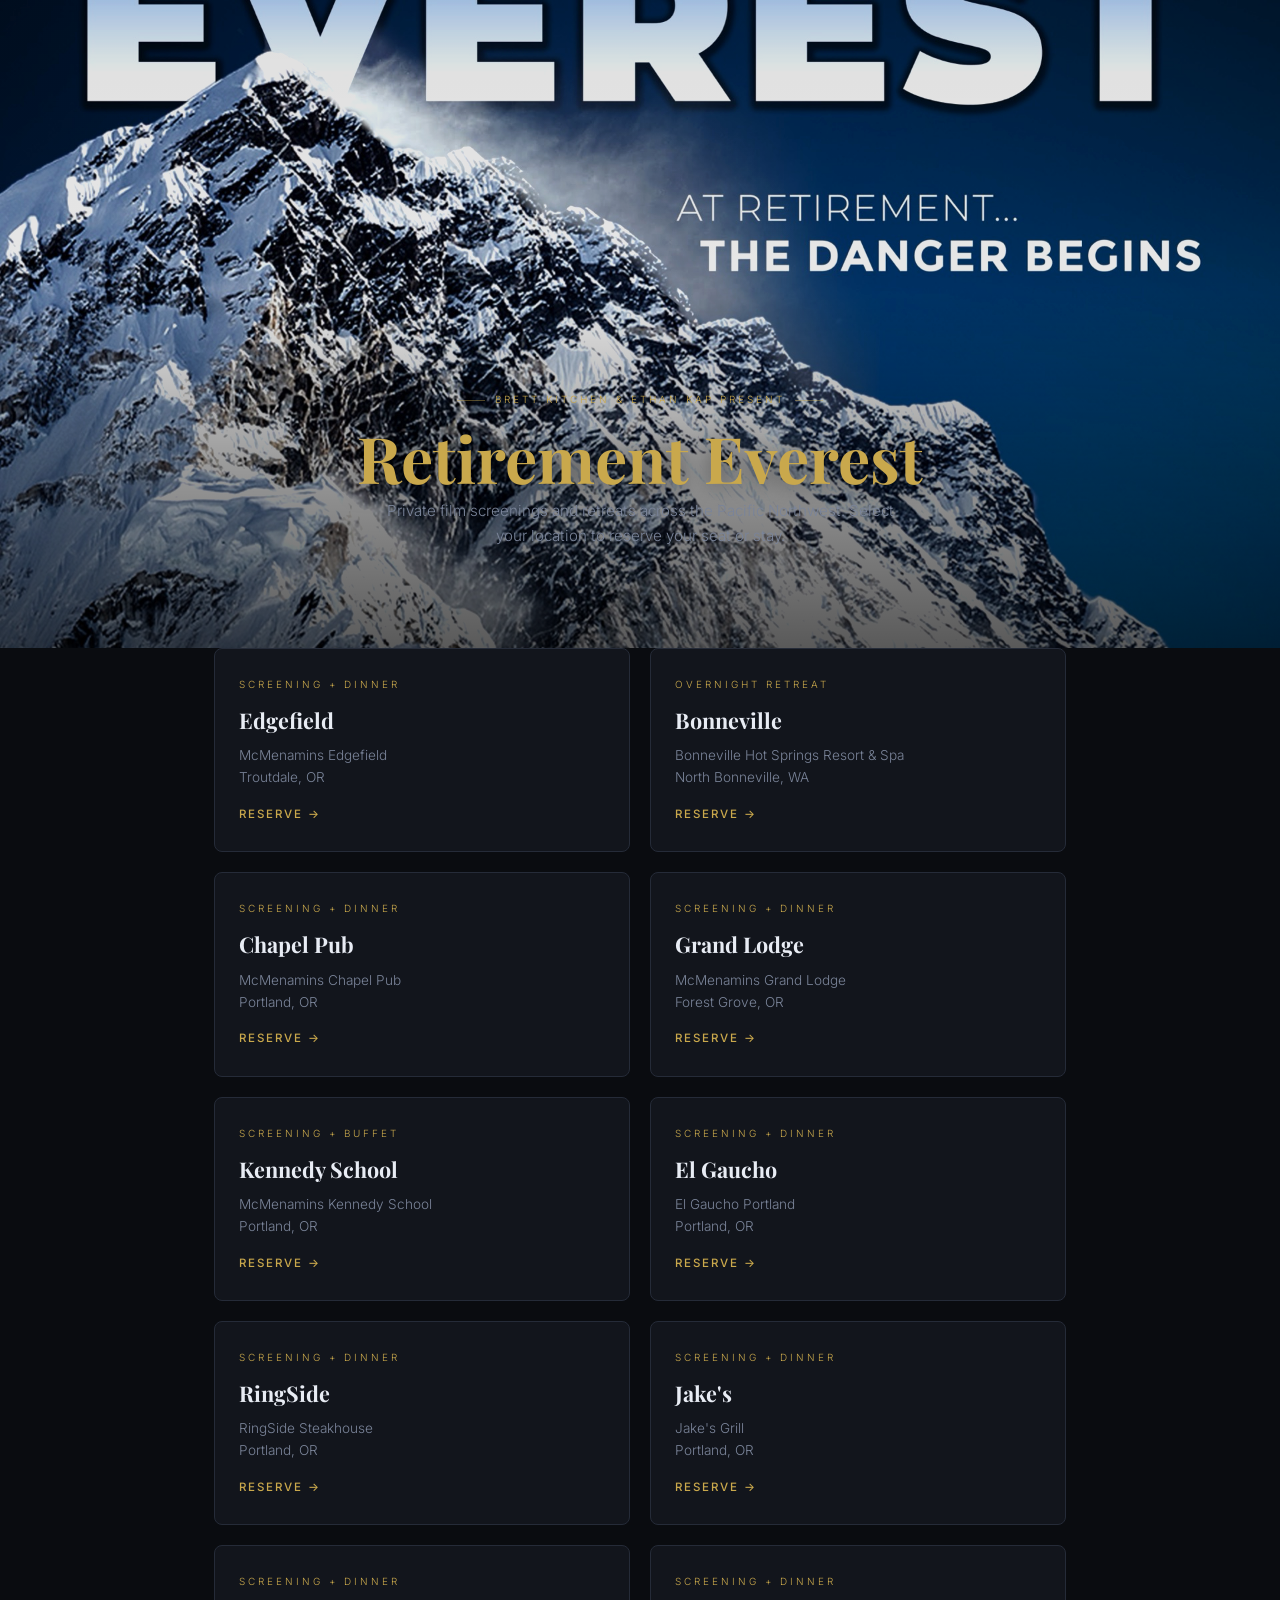
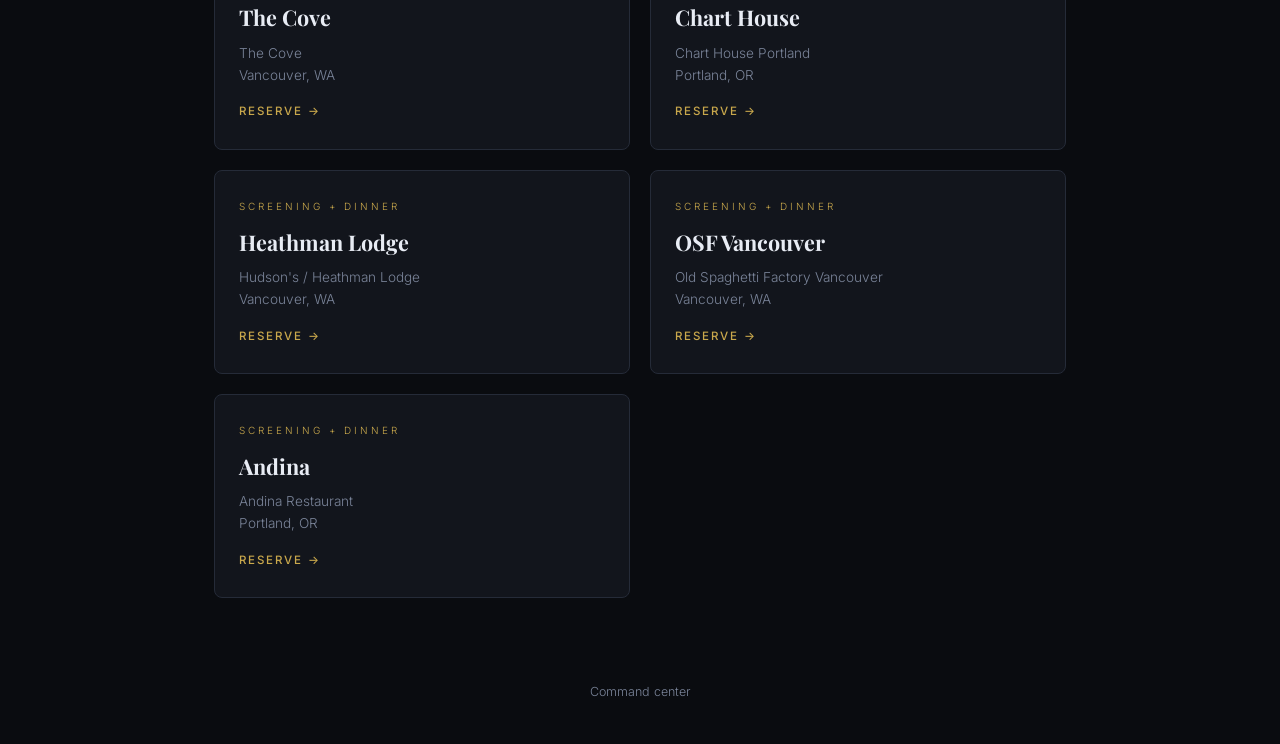
==== commit 3492151a: "Cache-bust guest/host assets so Safari picks up deploys Safari often keeps stale locations.js/app-gu" ====
--- a/index.html
+++ b/index.html
@@ -4,7 +4,8 @@
 <meta charset="UTF-8">
 <meta name="viewport" content="width=device-width, initial-scale=1.0">
 <title>Retirement Everest — Event Series</title>
-<link rel="stylesheet" href="styles.css">
+<meta http-equiv="Cache-Control" content="no-cache, no-store, must-revalidate">
+<link rel="stylesheet" href="styles.css?v=20260727b">
 </head>
 <body class="theme-hub">
   <div class="hero hero--hub hero--has-poster">
@@ -19,7 +20,7 @@
   <div class="hub-admin">
     <a href="host.html">Command center</a>
   </div>
-  <script src="locations.js"></script>
+  <script src="locations.js?v=20260727b"></script>
   <script>
     const hero = RETIREMENT_EVEREST.hero;
     if (hero?.image) {
--- a/styles.css
+++ b/styles.css
@@ -213,7 +213,18 @@
 .field-label { display: block; font-size: 0.62rem; letter-spacing: 3px; text-transform: uppercase; color: var(--accent); margin-bottom: 10px; }
 input[type="text"] { width: 100%; padding: 14px 16px; background: var(--panel); border: 1px solid var(--border); color: var(--text); font-family: inherit; font-size: 0.95rem; border-radius: 2px; }
 input[type="text"]:focus { outline: none; border-color: var(--accent); }
-input.err { border-color: var(--red); }
+input.err, select.err { border-color: var(--red); }
+select {
+  width: 100%;
+  padding: 14px 16px;
+  background: var(--panel);
+  border: 1px solid var(--border);
+  border-radius: 2px;
+  color: var(--text);
+  font-size: 1rem;
+  font-family: inherit;
+  appearance: auto;
+}
 
 .party-toggle { display: flex; gap: 10px; margin-bottom: 36px; }
 .party-btn { flex: 1; padding: 16px; background: var(--panel); border: 1px solid var(--border); border-radius: 2px; cursor: pointer; text-align: center; }
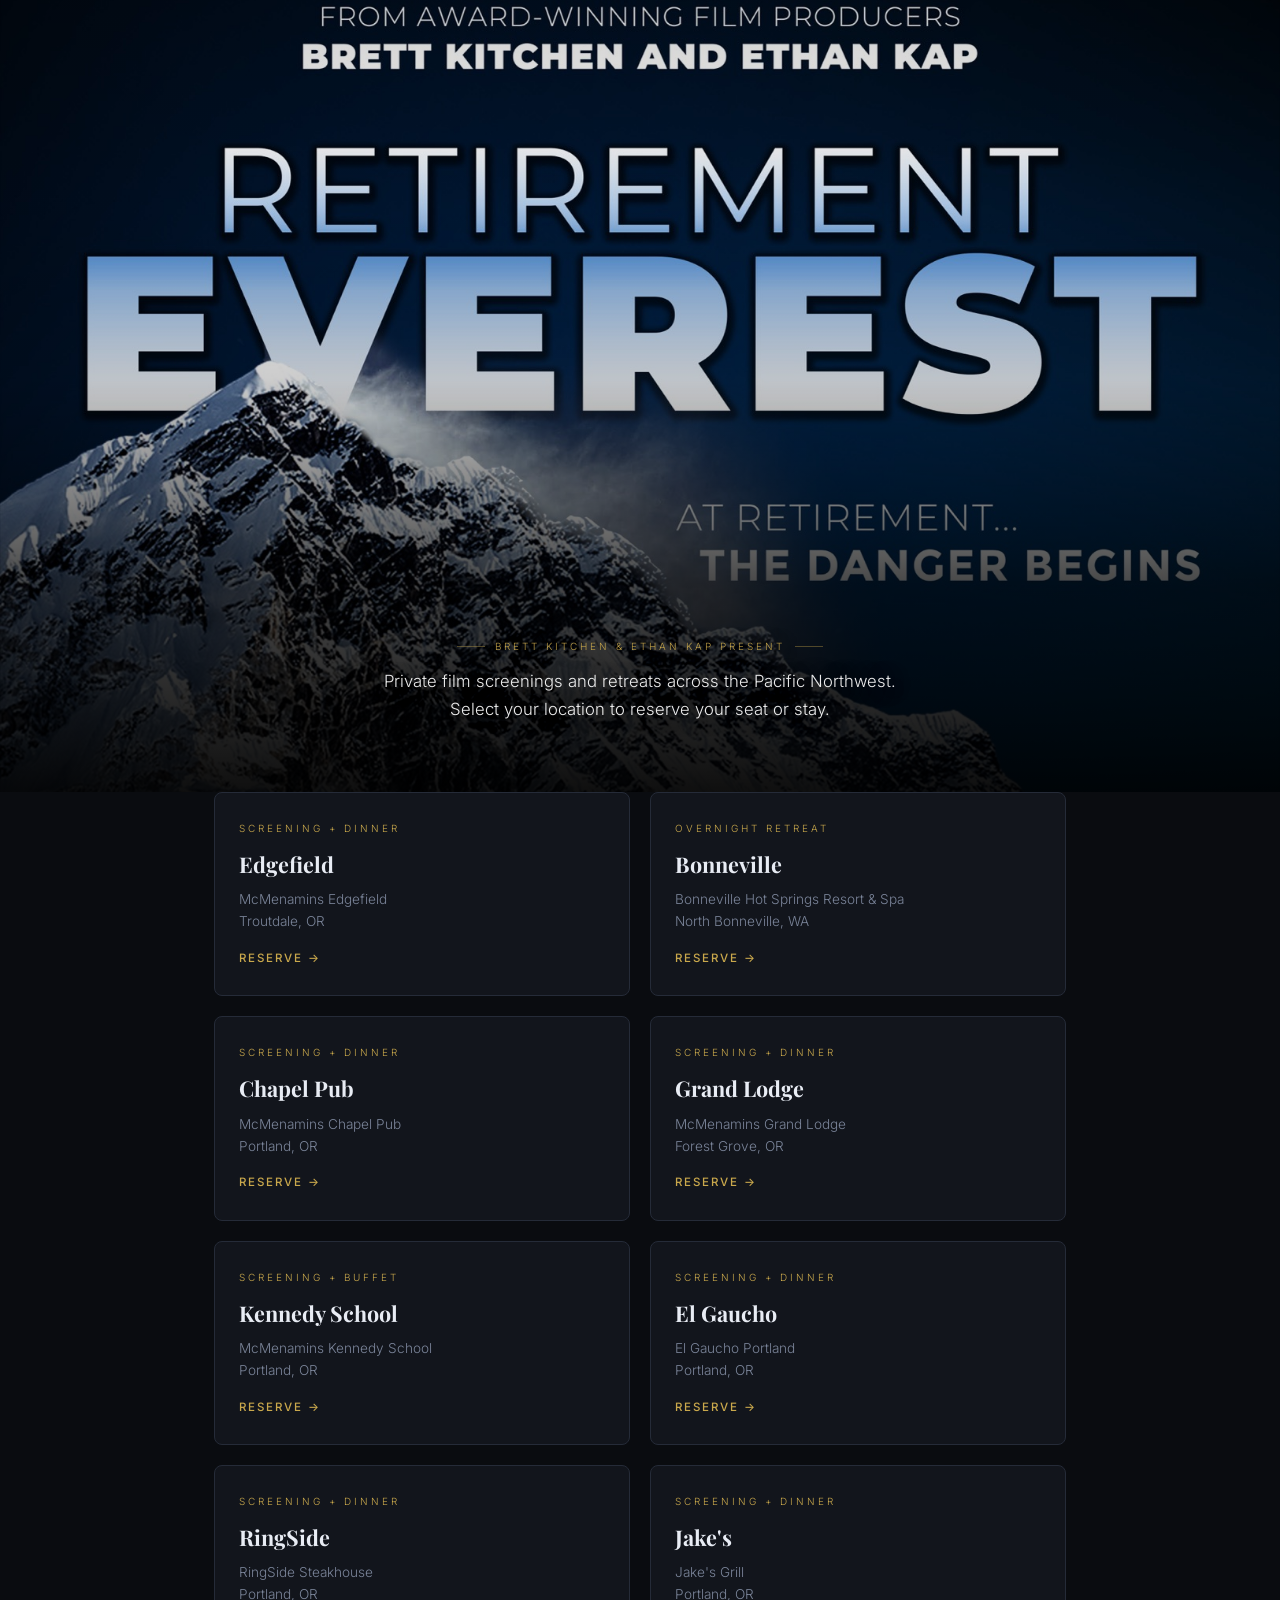
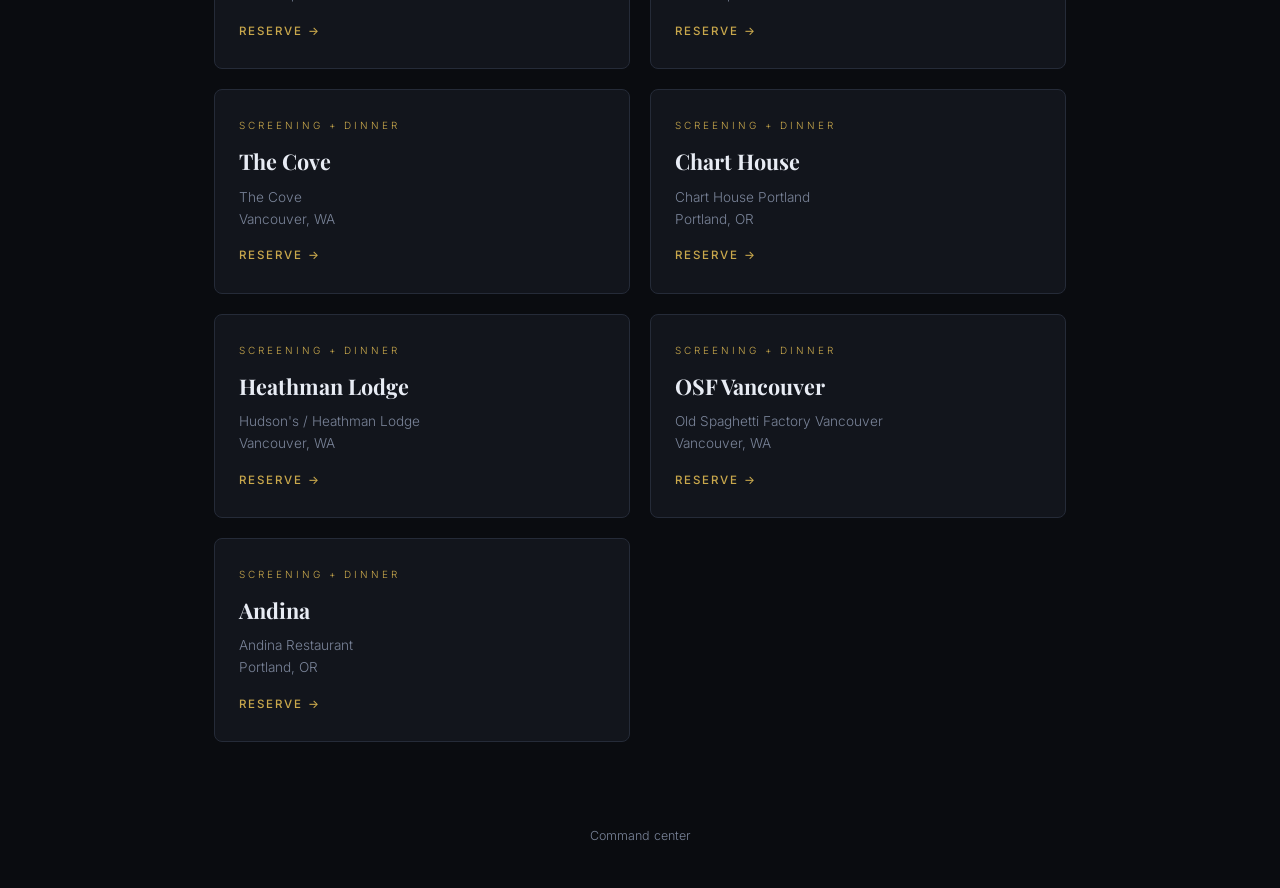
==== commit ca5cbc87: "Improve desktop hero poster framing like mobile Use full-title poster on desktop (was a tight crop t" ====
--- a/index.html
+++ b/index.html
@@ -5,7 +5,7 @@
 <meta name="viewport" content="width=device-width, initial-scale=1.0">
 <title>Retirement Everest — Event Series</title>
 <meta http-equiv="Cache-Control" content="no-cache, no-store, must-revalidate">
-<link rel="stylesheet" href="styles.css?v=20260727b">
+<link rel="stylesheet" href="styles.css?v=20260802b">
 </head>
 <body class="theme-hub">
   <div class="hero hero--hub hero--has-poster">
@@ -20,14 +20,17 @@
   <div class="hub-admin">
     <a href="host.html">Command center</a>
   </div>
-  <script src="locations.js?v=20260727b"></script>
+  <script src="locations.js?v=20260802b"></script>
   <script>
     const hero = RETIREMENT_EVEREST.hero;
     if (hero?.image) {
+      const bust = '20260802b';
+      const mobile = hero.imageMobile ? `${hero.imageMobile}?v=${bust}` : '';
+      const desktop = `${hero.image}?v=${bust}`;
       document.getElementById('hubHeroBg').innerHTML = `
         <picture>
-          ${hero.imageMobile ? `<source media="(max-width: 768px)" srcset="${hero.imageMobile}">` : ''}
-          <img src="${hero.image}" alt="${hero.alt || 'Retirement Everest'}">
+          ${mobile ? `<source media="(max-width: 768px)" srcset="${mobile}">` : ''}
+          <img src="${desktop}" alt="${hero.alt || 'Retirement Everest'}">
         </picture>
         <div class="hero-overlay"></div>`;
     }
--- a/styles.css
+++ b/styles.css
@@ -64,6 +64,9 @@
 .hero-bg.theme-forest-bg { background: linear-gradient(180deg, #1a2e26 0%, #0d1410 60%, #0d1410 100%); }
 .hero-bg.theme-navy-bg { background: linear-gradient(180deg, #0a1628 0%, #050a14 60%, #050a14 100%); }
 .hero-bg.has-image { background: #0b0b0b; }
+.hero-bg picture {
+  position: absolute; inset: 0; display: block; width: 100%; height: 100%;
+}
 .hero-bg img {
   position: absolute; inset: 0; width: 100%; height: 100%;
   object-fit: cover; object-position: center top;
@@ -94,6 +97,108 @@
     rgba(0,0,0,0.62) 100%);
 }
 .hero-content { position: relative; z-index: 2; max-width: 680px; width: 100%; }
+
+/* ── DESKTOP HERO (poster art) ──
+   Full poster asset (title baked in). Cover + top-anchor keeps RETIREMENT EVEREST
+   readable; content sits in a dark lower band — same idea as mobile, wider frame. */
+@media (min-width: 769px) {
+  .hero.hero--has-poster {
+    min-height: 92vh;
+    min-height: 92svh;
+    justify-content: flex-end;
+    padding: 0 32px 52px;
+  }
+  .hero.hero--has-poster .hero-bg img {
+    object-fit: cover;
+    /* Bias slightly below absolute top so peak + full title frame well on wide screens */
+    object-position: center 12%;
+    opacity: 1;
+    filter: none;
+  }
+  .hero.hero--has-poster .hero-bg.has-image .hero-overlay {
+    background: linear-gradient(180deg,
+      rgba(0,0,0,0.18) 0%,
+      rgba(0,0,0,0.06) 26%,
+      rgba(0,0,0,0.2) 48%,
+      rgba(0,0,0,0.72) 74%,
+      rgba(0,0,0,0.94) 100%);
+  }
+  .hero.hero--has-poster .hero-content {
+    padding-top: min(44vh, 520px);
+    max-width: 720px;
+    text-shadow: 0 2px 20px rgba(0,0,0,0.7);
+  }
+  /* Poster already has the big title — hide HTML duplicate */
+  .hero.hero--has-poster .hero-content h1 {
+    display: none;
+  }
+  .hero.hero--has-poster .eyebrow {
+    margin-bottom: 12px;
+    opacity: 0.95;
+  }
+  .hero.hero--has-poster .hero-sub {
+    font-size: 1.02rem;
+    line-height: 1.7;
+    margin: 10px 0 26px;
+    color: rgba(255,255,255,0.92);
+  }
+  .hero.hero--has-poster .event-meta {
+    background: rgba(0,0,0,0.52);
+    backdrop-filter: blur(8px);
+    margin-bottom: 30px;
+    border-color: rgba(255,255,255,0.18);
+  }
+  .hero.hero--has-poster .meta-item {
+    padding: 14px 22px;
+  }
+  .hero.hero--has-poster .meta-item strong {
+    color: #fff;
+    font-size: 0.92rem;
+  }
+  .hero.hero--has-poster .hero-cta {
+    padding: 17px 48px;
+    letter-spacing: 3.5px;
+  }
+  /* Hub desktop */
+  .hero--hub.hero--has-poster {
+    min-height: 88vh;
+    min-height: 88svh;
+    padding-bottom: 44px;
+  }
+  .hero--hub.hero--has-poster .hero-bg img {
+    object-position: center 10%;
+    opacity: 1;
+    filter: none;
+  }
+  .hero--hub.hero--has-poster .hero-content {
+    padding-top: min(48vh, 560px);
+  }
+  .hero--hub.hero--has-poster .hero-content h1 {
+    display: none;
+  }
+  .hero--hub.hero--has-poster .hero-content p {
+    font-size: 1.05rem;
+    line-height: 1.7;
+    max-width: 560px;
+    margin-left: auto;
+    margin-right: auto;
+    margin-bottom: 0;
+    color: rgba(255,255,255,0.92);
+  }
+}
+
+/* Large desktop: keep poster title larger in frame, content not too low */
+@media (min-width: 1200px) {
+  .hero.hero--has-poster .hero-bg img {
+    object-position: center 8%;
+  }
+  .hero.hero--has-poster .hero-content {
+    padding-top: min(40vh, 480px);
+  }
+  .hero--hub.hero--has-poster .hero-content {
+    padding-top: min(44vh, 520px);
+  }
+}
 .eyebrow { font-size: 0.62rem; letter-spacing: 3px; text-transform: uppercase; color: var(--accent); margin-bottom: 16px; display: flex; align-items: center; gap: 10px; justify-content: center; }
 .eyebrow::before, .eyebrow::after { content: ''; width: 28px; height: 1px; background: color-mix(in srgb, var(--accent) 40%, transparent); }
 .hero h1 { font-family: var(--heading-font); font-size: clamp(2.2rem, 7vw, 4rem); font-weight: 700; line-height: 1.05; margin-bottom: 8px; text-shadow: 0 2px 24px rgba(0,0,0,0.6); }
@@ -112,17 +217,42 @@
 .back-link { position: fixed; top: 16px; left: 16px; z-index: 10; font-size: 0.72rem; color: var(--muted); text-decoration: none; padding: 8px 12px; background: rgba(0,0,0,0.4); border-radius: 4px; }
 .back-link:hover { color: var(--accent); }
 
-/* ── MOBILE HERO (poster art already shows the title) ── */
+/* ── MOBILE HERO ──
+   Uses portrait poster (title baked into art). Desktop rules above stay unchanged.
+   Portrait asset + cover + top-anchor keeps "RETIREMENT EVEREST" readable. */
 @media (max-width: 768px) {
   .hero.hero--has-poster {
-    min-height: 100svh;
+    /* Tall enough for poster title, not forced into extreme crop */
+    min-height: 92svh;
+    max-height: none;
     justify-content: flex-end;
-    padding: 0 18px 32px;
+    padding: 0 16px calc(20px + env(safe-area-inset-bottom, 0px));
+  }
+  .hero.hero--has-poster .hero-bg img {
+    /* Portrait mobile asset — lock to cover, never stretch */
+    object-fit: cover;
+    object-position: center top;
+    width: 100%;
+    height: 100%;
+    opacity: 1;
+    filter: none;
+  }
+  .hero.hero--has-poster .hero-bg.has-image .hero-overlay {
+    /* Light top (poster title stays sharp) · dark bottom (UI text readable) */
+    background: linear-gradient(180deg,
+      rgba(0,0,0,0.08) 0%,
+      rgba(0,0,0,0.05) 28%,
+      rgba(0,0,0,0.35) 52%,
+      rgba(0,0,0,0.78) 72%,
+      rgba(0,0,0,0.94) 100%);
   }
   .hero.hero--has-poster .hero-content {
-    padding-top: 46vh;
+    /* Sit in the dark gradient band under the poster title */
+    padding-top: min(48vh, 420px);
     max-width: 100%;
-  }
+    text-shadow: 0 2px 16px rgba(0,0,0,0.75);
+  }
+  /* Poster already has the big title — hide HTML duplicate on guest pages */
   .hero.hero--has-poster .hero-content h1 {
     display: none;
   }
@@ -132,8 +262,10 @@
     letter-spacing: 2px;
     line-height: 1.55;
     gap: 6px;
-    margin-bottom: 12px;
+    margin-bottom: 10px;
     padding: 0 4px;
+    color: var(--accent);
+    opacity: 0.95;
   }
   .hero.hero--has-poster .eyebrow::before,
   .hero.hero--has-poster .eyebrow::after {
@@ -142,16 +274,19 @@
   .hero.hero--has-poster .hero-sub {
     font-size: 0.9rem;
     line-height: 1.65;
-    margin: 10px 0 22px;
+    margin: 8px 0 20px;
     padding: 0 6px;
+    color: rgba(255,255,255,0.92);
   }
   .hero.hero--has-poster .event-meta {
     display: flex;
     flex-direction: column;
     width: 100%;
     max-width: 340px;
-    margin: 0 auto 28px;
+    margin: 0 auto 24px;
     text-align: center;
+    background: rgba(0,0,0,0.55);
+    backdrop-filter: blur(6px);
   }
   .hero.hero--has-poster .meta-item {
     border-right: none;
@@ -164,25 +299,42 @@
   .hero.hero--has-poster .meta-item strong {
     font-size: 0.9rem;
     margin-bottom: 4px;
-  }
-  .hero.hero--has-poster .hero-bg.has-image .hero-overlay {
-    background: linear-gradient(180deg,
-      rgba(0,0,0,0) 0%,
-      rgba(0,0,0,0.1) 38%,
-      rgba(0,0,0,0.62) 58%,
-      rgba(0,0,0,0.9) 100%);
-  }
-  .hero.hero--has-poster .hero-bg img {
-    object-position: center 12%;
+    color: #fff;
+  }
+  .hero.hero--has-poster .hero-cta {
+    width: 100%;
+    max-width: 340px;
+    box-sizing: border-box;
+    text-align: center;
+  }
+  /* Hub: keep short intro readable under poster title */
+  .hero--hub.hero--has-poster {
+    min-height: 88svh;
   }
   .hero--hub.hero--has-poster .hero-content {
-    padding-top: 50vh;
+    padding-top: min(52vh, 460px);
+  }
+  .hero--hub.hero--has-poster .hero-content h1 {
+    /* Hub page uses plain h1 (not in poster layout the same way) — still hide; poster has it */
+    display: none;
   }
   .hero--hub.hero--has-poster .hero-content p {
     font-size: 0.92rem;
     line-height: 1.65;
     padding: 0 8px;
     margin-bottom: 0;
+    color: rgba(255,255,255,0.92);
+  }
+}
+
+/* Very short phones: don't push content off-screen */
+@media (max-width: 768px) and (max-height: 700px) {
+  .hero.hero--has-poster {
+    min-height: 100svh;
+  }
+  .hero.hero--has-poster .hero-content,
+  .hero--hub.hero--has-poster .hero-content {
+    padding-top: 38vh;
   }
 }
 
@@ -434,6 +586,10 @@
 .sc-label { font-size: 0.6rem; letter-spacing: 3px; text-transform: uppercase; color: var(--muted); margin-bottom: 3px; }
 .sc-val { font-size: 0.86rem; }
 footer { border-top: 1px solid var(--border); padding: 26px 24px; text-align: center; font-size: 0.66rem; color: var(--muted); }
+/* Subtle host escape hatch — not a guest hub link */
+.guest-admin { margin-top: 14px; }
+.guest-admin a { color: var(--muted); font-size: 0.72rem; text-decoration: none; opacity: 0.75; }
+.guest-admin a:hover { color: var(--accent); opacity: 1; }
 
 /* ── HOST ── */
 #lock-screen { min-height: 100vh; display: flex; flex-direction: column; align-items: center; justify-content: center; padding: 40px 24px; text-align: center; }
@@ -445,6 +601,8 @@
 .btn-sm:hover { border-color: var(--accent); color: var(--accent); }
 .btn-sm.btn-accent, .btn-accent { background: var(--accent); color: var(--bg); border-color: var(--accent); }
 .btn-sm.btn-accent:hover { background: var(--accent-lt); color: var(--bg); }
+.btn-sm.btn-danger, .btn-danger { border-color: #a33; color: #e88; background: rgba(160,40,40,0.15); }
+.btn-sm.btn-danger:hover { border-color: #e55; color: #fcc; background: rgba(200,50,50,0.25); }
 .stats { display: grid; grid-template-columns: repeat(4, 1fr); gap: 14px; margin-bottom: 28px; }
 @media(max-width:700px){ .stats { grid-template-columns: 1fr 1fr; } }
 .stat { background: var(--panel); border: 1px solid var(--border); border-radius: 4px; padding: 18px 20px; }
@@ -565,6 +723,53 @@
 .invite-row strong { color: var(--accent); }
 .integration-note { font-size: 0.78rem; color: var(--muted); line-height: 1.6; margin-top: 12px; }
 .integration-note a { color: var(--accent); }
+
+/* ── CONTACTS ── */
+.contact-stats {
+  display: grid; grid-template-columns: repeat(4, 1fr); gap: 10px; margin-top: 16px;
+}
+@media (max-width: 720px) {
+  .contact-stats { grid-template-columns: repeat(2, 1fr); }
+}
+.contact-stat { margin-bottom: 0; padding: 14px 12px; text-align: center; }
+.contact-stat .stat-label { font-size: 0.58rem; letter-spacing: 1.5px; text-transform: uppercase; color: var(--muted); }
+.contact-stat .stat-val { font-size: 1.4rem; color: var(--accent); font-weight: 600; margin-top: 4px; }
+.contact-filters { margin-bottom: 16px; }
+.planner-field select {
+  padding: 10px 12px; background: var(--bg); border: 1px solid var(--border);
+  color: var(--text); font-family: inherit; font-size: 0.9rem; border-radius: 3px;
+}
+.planner-field select:focus { outline: none; border-color: var(--accent); }
+.modal-field select {
+  padding: 10px 12px; background: var(--bg); border: 1px solid var(--border);
+  color: var(--text); font-family: inherit; font-size: 0.9rem; border-radius: 3px;
+}
+.contact-list { display: flex; flex-direction: column; gap: 12px; }
+.contact-card {
+  display: grid; grid-template-columns: 1fr auto; gap: 16px; align-items: start;
+  background: var(--panel); border: 1px solid var(--border); border-radius: 6px;
+  padding: 16px 18px;
+}
+@media (max-width: 720px) {
+  .contact-card { grid-template-columns: 1fr; }
+}
+.contact-card-top { display: flex; flex-wrap: wrap; gap: 8px; align-items: center; margin-bottom: 6px; }
+.contact-name { font-size: 1.05rem; color: var(--text); }
+.contact-status {
+  font-size: 0.62rem; letter-spacing: 1px; text-transform: uppercase;
+  padding: 3px 8px; border-radius: 999px; border: 1px solid var(--border); color: var(--muted);
+}
+.contact-status.status-registered { color: #3ecf8e; border-color: #3ecf8e55; background: #3ecf8e12; }
+.contact-status.status-invited { color: var(--accent); border-color: color-mix(in srgb, var(--accent) 40%, transparent); background: color-mix(in srgb, var(--accent) 10%, transparent); }
+.contact-status.status-talking { color: #7eb6ff; border-color: #7eb6ff44; background: #7eb6ff12; }
+.contact-meta, .contact-channels, .contact-foot {
+  display: flex; flex-wrap: wrap; gap: 10px 16px; font-size: 0.8rem; color: var(--muted); margin-top: 4px;
+}
+.contact-loc { color: var(--accent); }
+.contact-prefs { font-size: 0.78rem; color: var(--text); margin-top: 10px; line-height: 1.45; opacity: 0.9; }
+.contact-actions { display: flex; flex-direction: column; gap: 6px; min-width: 130px; }
+.contact-actions .btn-sm { width: 100%; text-align: center; }
+.contact-actions .btn-sm:disabled { opacity: 0.4; cursor: not-allowed; }
 
 /* ── MARKETING KIT ── */
 .mkt-page { min-height: 100vh; }
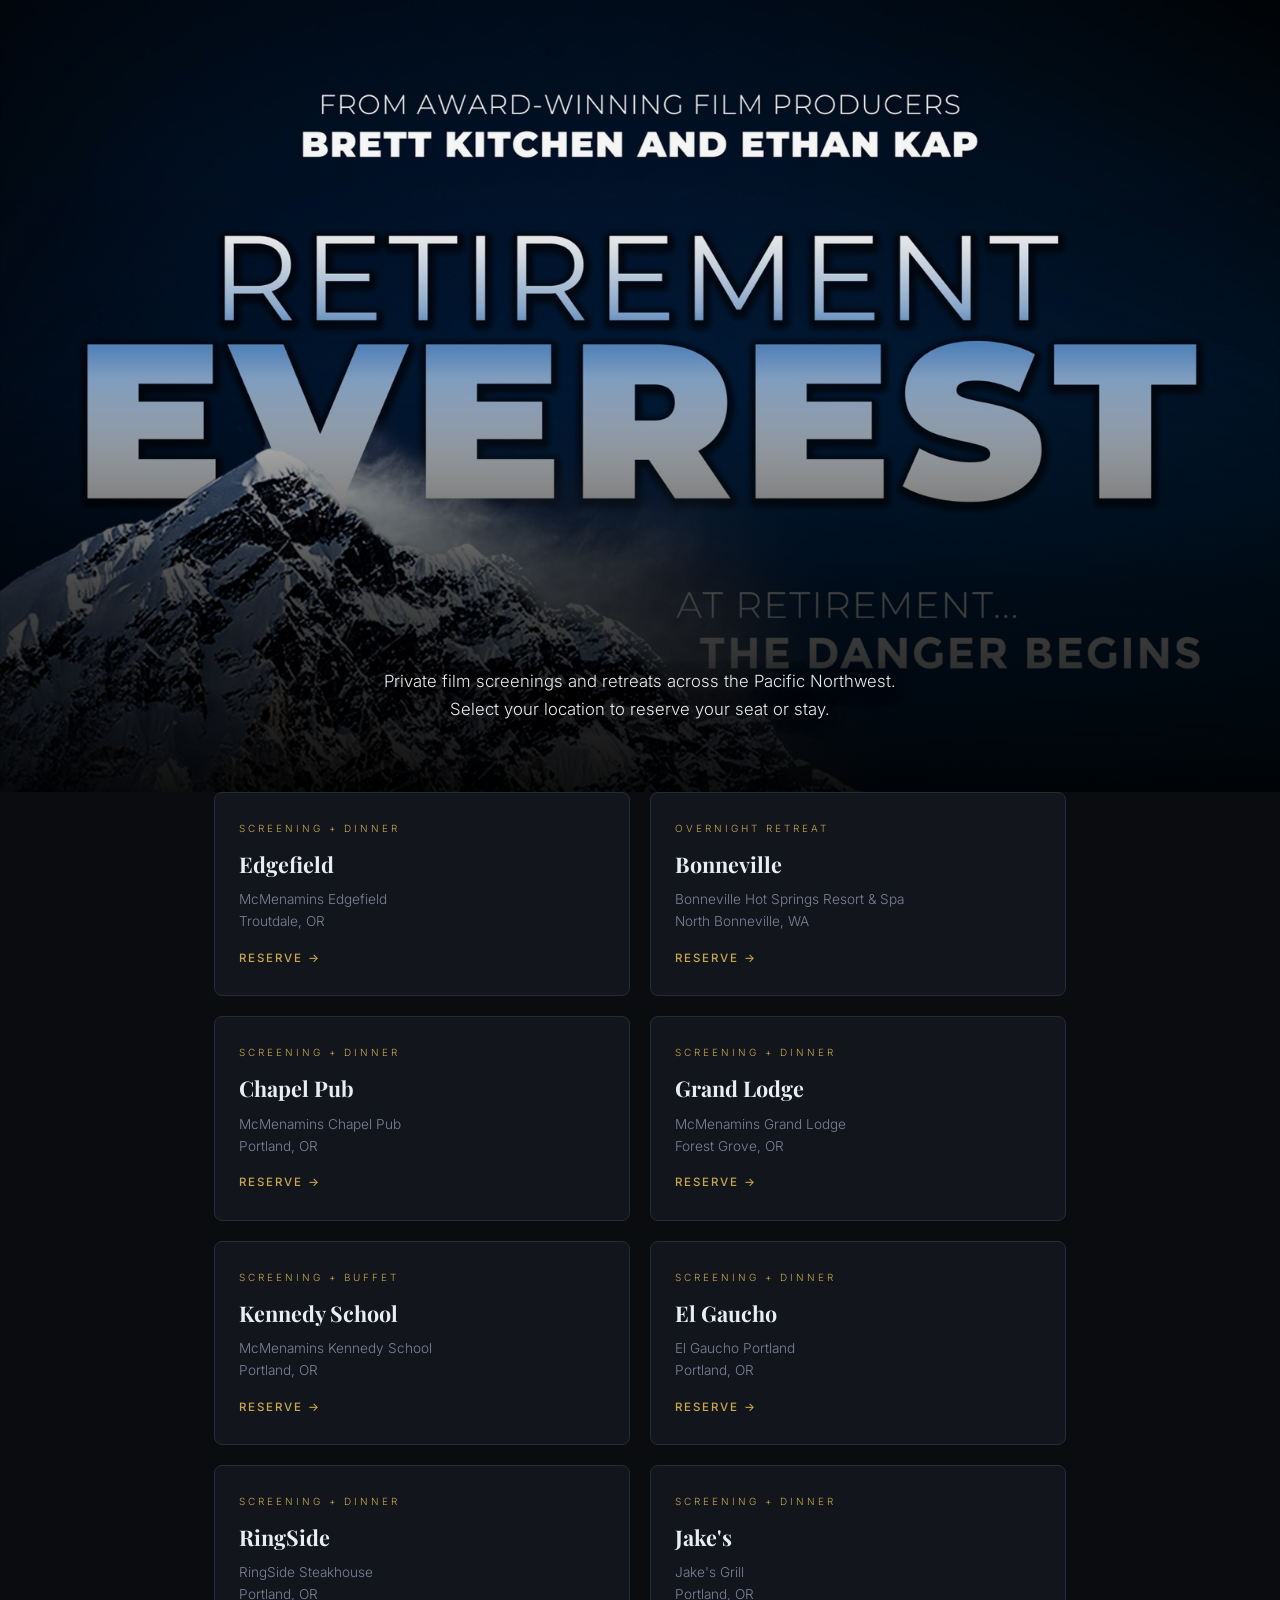
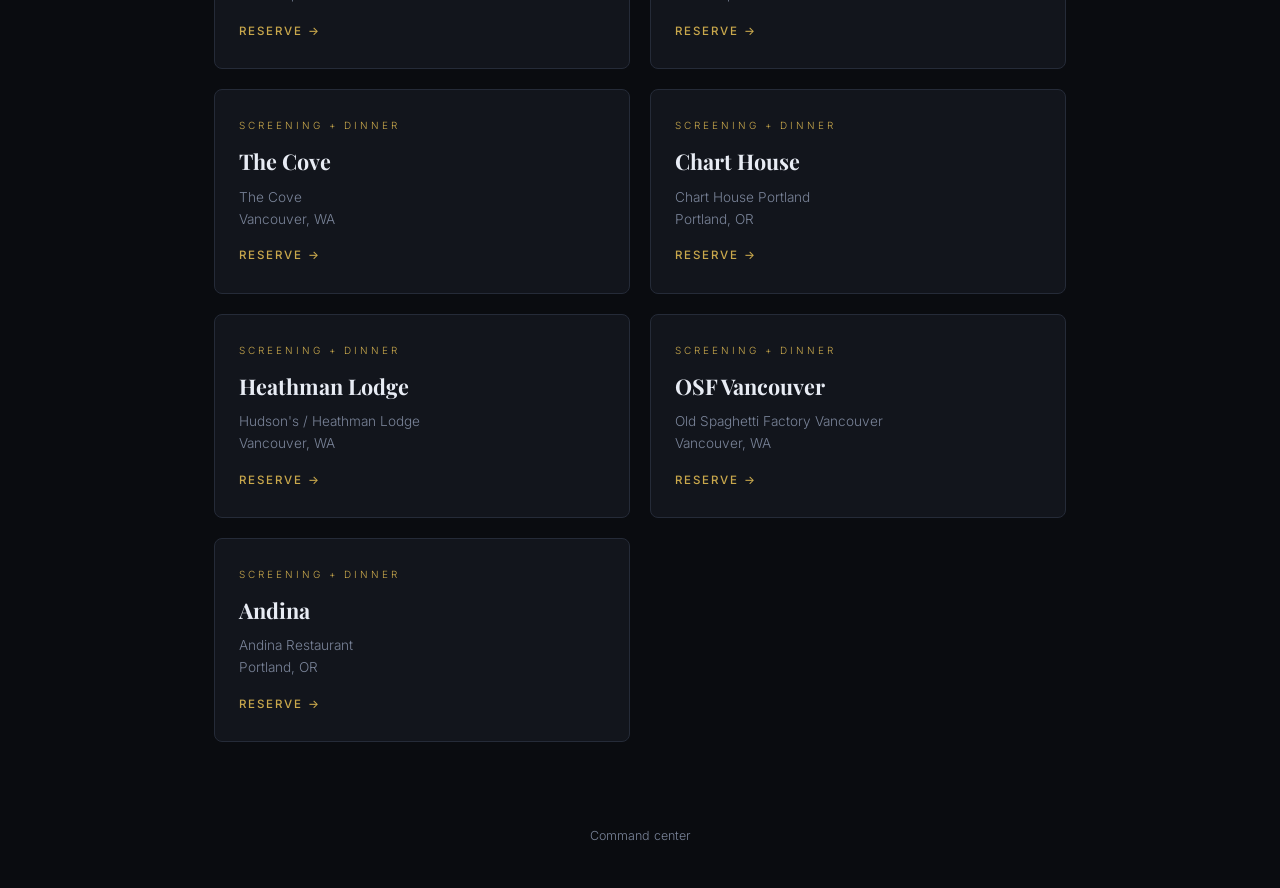
==== commit 5a6355dc: "Remove hero CTA; pin poster top so producer line isn't cropped Drop Share Your Preferences from the " ====
--- a/index.html
+++ b/index.html
@@ -5,7 +5,7 @@
 <meta name="viewport" content="width=device-width, initial-scale=1.0">
 <title>Retirement Everest — Event Series</title>
 <meta http-equiv="Cache-Control" content="no-cache, no-store, must-revalidate">
-<link rel="stylesheet" href="styles.css?v=20260802b">
+<link rel="stylesheet" href="styles.css?v=20260802c">
 </head>
 <body class="theme-hub">
   <div class="hero hero--hub hero--has-poster">
@@ -20,11 +20,11 @@
   <div class="hub-admin">
     <a href="host.html">Command center</a>
   </div>
-  <script src="locations.js?v=20260802b"></script>
+  <script src="locations.js?v=20260802c"></script>
   <script>
     const hero = RETIREMENT_EVEREST.hero;
     if (hero?.image) {
-      const bust = '20260802b';
+      const bust = '20260802c';
       const mobile = hero.imageMobile ? `${hero.imageMobile}?v=${bust}` : '';
       const desktop = `${hero.image}?v=${bust}`;
       document.getElementById('hubHeroBg').innerHTML = `
--- a/styles.css
+++ b/styles.css
@@ -99,8 +99,8 @@
 .hero-content { position: relative; z-index: 2; max-width: 680px; width: 100%; }
 
 /* ── DESKTOP HERO (poster art) ──
-   Full poster asset (title baked in). Cover + top-anchor keeps RETIREMENT EVEREST
-   readable; content sits in a dark lower band — same idea as mobile, wider frame. */
+   Full poster (title + producer line baked in). Pin image to top so the top
+   credit line is never cropped. Content sits in a dark lower band. */
 @media (min-width: 769px) {
   .hero.hero--has-poster {
     min-height: 92vh;
@@ -110,16 +110,17 @@
   }
   .hero.hero--has-poster .hero-bg img {
     object-fit: cover;
-    /* Bias slightly below absolute top so peak + full title frame well on wide screens */
-    object-position: center 12%;
+    /* Absolute top — producer line must stay fully visible */
+    object-position: center top;
     opacity: 1;
     filter: none;
   }
   .hero.hero--has-poster .hero-bg.has-image .hero-overlay {
+    /* Clear top (poster credits readable) · dark bottom (UI readable) */
     background: linear-gradient(180deg,
-      rgba(0,0,0,0.18) 0%,
-      rgba(0,0,0,0.06) 26%,
-      rgba(0,0,0,0.2) 48%,
+      rgba(0,0,0,0.02) 0%,
+      rgba(0,0,0,0.04) 22%,
+      rgba(0,0,0,0.18) 48%,
       rgba(0,0,0,0.72) 74%,
       rgba(0,0,0,0.94) 100%);
   }
@@ -128,24 +129,23 @@
     max-width: 720px;
     text-shadow: 0 2px 20px rgba(0,0,0,0.7);
   }
-  /* Poster already has the big title — hide HTML duplicate */
+  /* Poster already has title + producer line — hide HTML duplicates */
   .hero.hero--has-poster .hero-content h1 {
     display: none;
   }
   .hero.hero--has-poster .eyebrow {
-    margin-bottom: 12px;
-    opacity: 0.95;
+    display: none;
   }
   .hero.hero--has-poster .hero-sub {
     font-size: 1.02rem;
     line-height: 1.7;
-    margin: 10px 0 26px;
+    margin: 0 0 26px;
     color: rgba(255,255,255,0.92);
   }
   .hero.hero--has-poster .event-meta {
     background: rgba(0,0,0,0.52);
     backdrop-filter: blur(8px);
-    margin-bottom: 30px;
+    margin-bottom: 0;
     border-color: rgba(255,255,255,0.18);
   }
   .hero.hero--has-poster .meta-item {
@@ -154,10 +154,6 @@
   .hero.hero--has-poster .meta-item strong {
     color: #fff;
     font-size: 0.92rem;
-  }
-  .hero.hero--has-poster .hero-cta {
-    padding: 17px 48px;
-    letter-spacing: 3.5px;
   }
   /* Hub desktop */
   .hero--hub.hero--has-poster {
@@ -166,7 +162,7 @@
     padding-bottom: 44px;
   }
   .hero--hub.hero--has-poster .hero-bg img {
-    object-position: center 10%;
+    object-position: center top;
     opacity: 1;
     filter: none;
   }
@@ -174,6 +170,9 @@
     padding-top: min(48vh, 560px);
   }
   .hero--hub.hero--has-poster .hero-content h1 {
+    display: none;
+  }
+  .hero--hub.hero--has-poster .eyebrow {
     display: none;
   }
   .hero--hub.hero--has-poster .hero-content p {
@@ -187,16 +186,13 @@
   }
 }
 
-/* Large desktop: keep poster title larger in frame, content not too low */
+/* Large desktop: more breathing room under the poster title block */
 @media (min-width: 1200px) {
-  .hero.hero--has-poster .hero-bg img {
-    object-position: center 8%;
-  }
   .hero.hero--has-poster .hero-content {
-    padding-top: min(40vh, 480px);
+    padding-top: min(42vh, 500px);
   }
   .hero--hub.hero--has-poster .hero-content {
-    padding-top: min(44vh, 520px);
+    padding-top: min(46vh, 540px);
   }
 }
 .eyebrow { font-size: 0.62rem; letter-spacing: 3px; text-transform: uppercase; color: var(--accent); margin-bottom: 16px; display: flex; align-items: center; gap: 10px; justify-content: center; }
@@ -229,7 +225,7 @@
     padding: 0 16px calc(20px + env(safe-area-inset-bottom, 0px));
   }
   .hero.hero--has-poster .hero-bg img {
-    /* Portrait mobile asset — lock to cover, never stretch */
+    /* Portrait mobile asset — lock to cover, pin top (producer line fully visible) */
     object-fit: cover;
     object-position: center top;
     width: 100%;
@@ -238,11 +234,11 @@
     filter: none;
   }
   .hero.hero--has-poster .hero-bg.has-image .hero-overlay {
-    /* Light top (poster title stays sharp) · dark bottom (UI text readable) */
+    /* Clear top (poster credits) · dark bottom (UI text readable) */
     background: linear-gradient(180deg,
-      rgba(0,0,0,0.08) 0%,
-      rgba(0,0,0,0.05) 28%,
-      rgba(0,0,0,0.35) 52%,
+      rgba(0,0,0,0.02) 0%,
+      rgba(0,0,0,0.04) 26%,
+      rgba(0,0,0,0.32) 52%,
       rgba(0,0,0,0.78) 72%,
       rgba(0,0,0,0.94) 100%);
   }
@@ -252,29 +248,17 @@
     max-width: 100%;
     text-shadow: 0 2px 16px rgba(0,0,0,0.75);
   }
-  /* Poster already has the big title — hide HTML duplicate on guest pages */
+  /* Poster already has title + producer line — hide HTML duplicates */
   .hero.hero--has-poster .hero-content h1 {
     display: none;
   }
   .hero.hero--has-poster .eyebrow {
-    flex-wrap: wrap;
-    font-size: 0.58rem;
-    letter-spacing: 2px;
-    line-height: 1.55;
-    gap: 6px;
-    margin-bottom: 10px;
-    padding: 0 4px;
-    color: var(--accent);
-    opacity: 0.95;
-  }
-  .hero.hero--has-poster .eyebrow::before,
-  .hero.hero--has-poster .eyebrow::after {
     display: none;
   }
   .hero.hero--has-poster .hero-sub {
     font-size: 0.9rem;
     line-height: 1.65;
-    margin: 8px 0 20px;
+    margin: 0 0 20px;
     padding: 0 6px;
     color: rgba(255,255,255,0.92);
   }
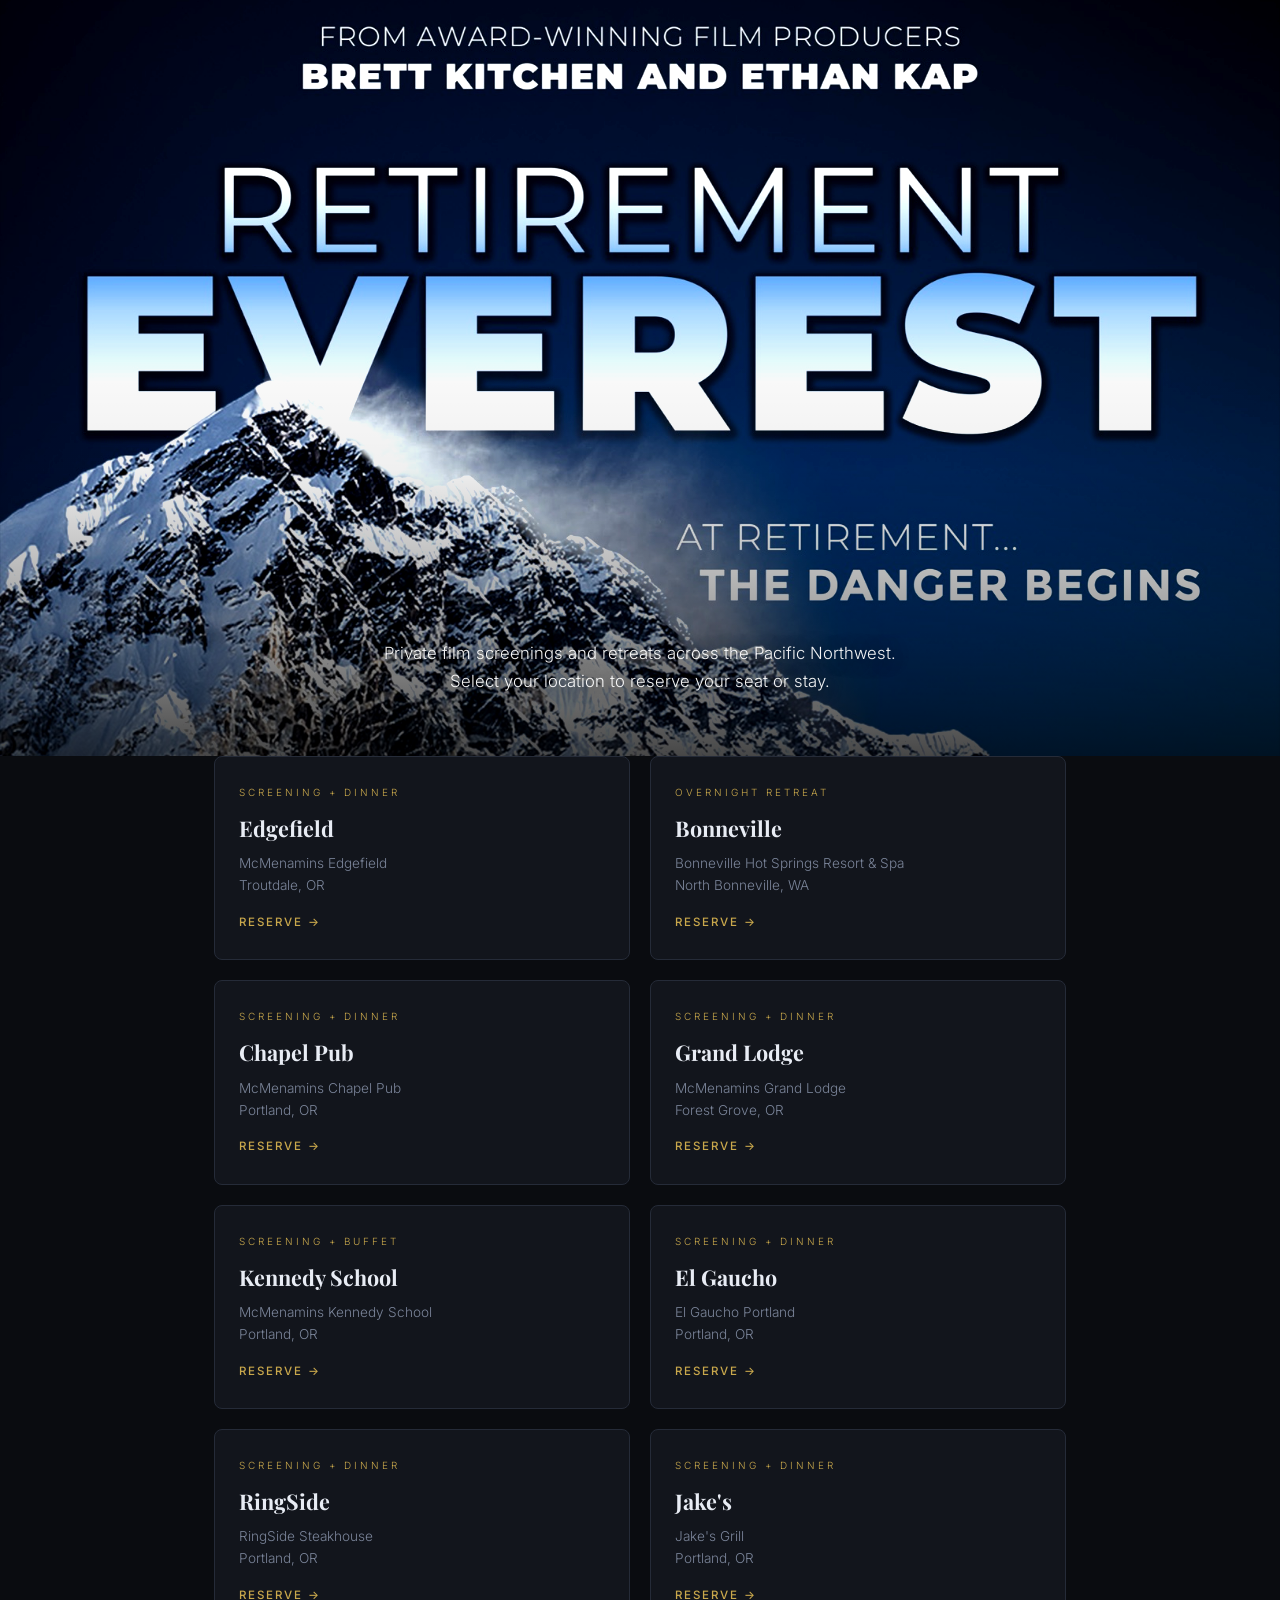
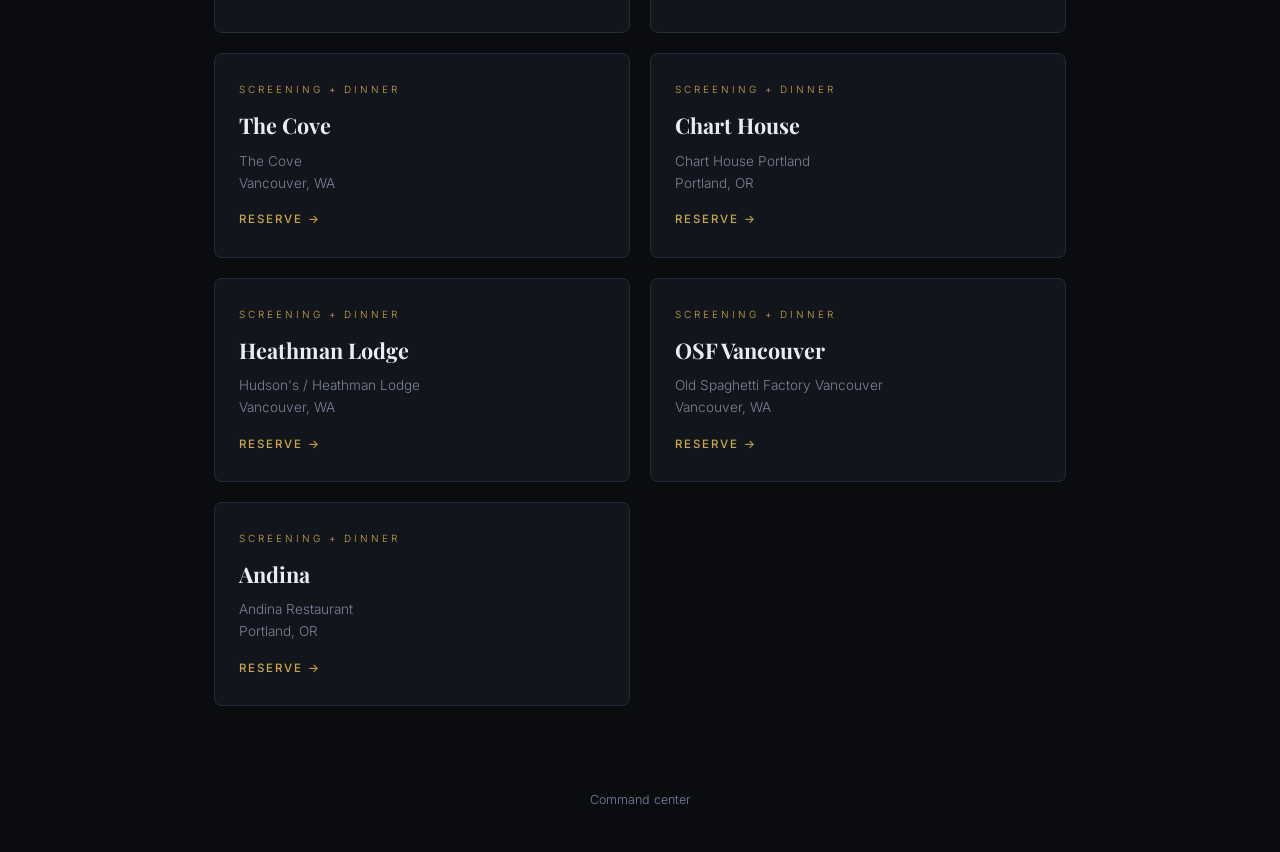
==== commit d5c1d64e: "Brighten hero mountain; reduce empty space above venue copy Lighten mid-frame overlay, boost snow/mi" ====
--- a/index.html
+++ b/index.html
@@ -5,7 +5,7 @@
 <meta name="viewport" content="width=device-width, initial-scale=1.0">
 <title>Retirement Everest — Event Series</title>
 <meta http-equiv="Cache-Control" content="no-cache, no-store, must-revalidate">
-<link rel="stylesheet" href="styles.css?v=20260802c">
+<link rel="stylesheet" href="styles.css?v=20260802d">
 </head>
 <body class="theme-hub">
   <div class="hero hero--hub hero--has-poster">
@@ -20,11 +20,11 @@
   <div class="hub-admin">
     <a href="host.html">Command center</a>
   </div>
-  <script src="locations.js?v=20260802c"></script>
+  <script src="locations.js?v=20260802d"></script>
   <script>
     const hero = RETIREMENT_EVEREST.hero;
     if (hero?.image) {
-      const bust = '20260802c';
+      const bust = '20260802d';
       const mobile = hero.imageMobile ? `${hero.imageMobile}?v=${bust}` : '';
       const desktop = `${hero.image}?v=${bust}`;
       document.getElementById('hubHeroBg').innerHTML = `
--- a/styles.css
+++ b/styles.css
@@ -99,35 +99,38 @@
 .hero-content { position: relative; z-index: 2; max-width: 680px; width: 100%; }
 
 /* ── DESKTOP HERO (poster art) ──
-   Full poster (title + producer line baked in). Pin image to top so the top
-   credit line is never cropped. Content sits in a dark lower band. */
+   Full poster (title + producer line baked in). Keep top credits, but leave
+   the mid frame bright so Everest / snow mist stay vivid. Meta sits on its
+   own dark chip so we don't need a heavy full-bleed blackout. */
 @media (min-width: 769px) {
   .hero.hero--has-poster {
-    min-height: 92vh;
-    min-height: 92svh;
+    min-height: 88vh;
+    min-height: 88svh;
     justify-content: flex-end;
-    padding: 0 32px 52px;
+    padding: 0 32px 40px;
   }
   .hero.hero--has-poster .hero-bg img {
     object-fit: cover;
-    /* Absolute top — producer line must stay fully visible */
-    object-position: center top;
+    /* Slight nudge below absolute top — still keeps producer line, shows more peak */
+    object-position: center 4%;
     opacity: 1;
-    filter: none;
+    /* Poster is bright — restore snow / mist clarity lost under old wash */
+    filter: brightness(1.1) contrast(1.08) saturate(1.12);
   }
   .hero.hero--has-poster .hero-bg.has-image .hero-overlay {
-    /* Clear top (poster credits readable) · dark bottom (UI readable) */
+    /* Clear through title + mountain; only soft fade at very bottom for meta */
     background: linear-gradient(180deg,
-      rgba(0,0,0,0.02) 0%,
-      rgba(0,0,0,0.04) 22%,
-      rgba(0,0,0,0.18) 48%,
-      rgba(0,0,0,0.72) 74%,
-      rgba(0,0,0,0.94) 100%);
+      rgba(0,0,0,0) 0%,
+      rgba(0,0,0,0) 42%,
+      rgba(0,0,0,0.06) 62%,
+      rgba(0,0,0,0.38) 82%,
+      rgba(0,0,0,0.72) 100%);
   }
   .hero.hero--has-poster .hero-content {
-    padding-top: min(44vh, 520px);
+    /* Pull UI up — less empty dark band above the venue words */
+    padding-top: min(34vh, 400px);
     max-width: 720px;
-    text-shadow: 0 2px 20px rgba(0,0,0,0.7);
+    text-shadow: 0 2px 18px rgba(0,0,0,0.65);
   }
   /* Poster already has title + producer line — hide HTML duplicates */
   .hero.hero--has-poster .hero-content h1 {
@@ -139,14 +142,14 @@
   .hero.hero--has-poster .hero-sub {
     font-size: 1.02rem;
     line-height: 1.7;
-    margin: 0 0 26px;
-    color: rgba(255,255,255,0.92);
+    margin: 0 0 20px;
+    color: rgba(255,255,255,0.95);
   }
   .hero.hero--has-poster .event-meta {
-    background: rgba(0,0,0,0.52);
-    backdrop-filter: blur(8px);
+    background: rgba(0,0,0,0.58);
+    backdrop-filter: blur(10px);
     margin-bottom: 0;
-    border-color: rgba(255,255,255,0.18);
+    border-color: rgba(255,255,255,0.2);
   }
   .hero.hero--has-poster .meta-item {
     padding: 14px 22px;
@@ -157,17 +160,17 @@
   }
   /* Hub desktop */
   .hero--hub.hero--has-poster {
-    min-height: 88vh;
-    min-height: 88svh;
-    padding-bottom: 44px;
+    min-height: 84vh;
+    min-height: 84svh;
+    padding-bottom: 36px;
   }
   .hero--hub.hero--has-poster .hero-bg img {
-    object-position: center top;
+    object-position: center 4%;
     opacity: 1;
-    filter: none;
+    filter: brightness(1.1) contrast(1.08) saturate(1.12);
   }
   .hero--hub.hero--has-poster .hero-content {
-    padding-top: min(48vh, 560px);
+    padding-top: min(38vh, 440px);
   }
   .hero--hub.hero--has-poster .hero-content h1 {
     display: none;
@@ -182,17 +185,21 @@
     margin-left: auto;
     margin-right: auto;
     margin-bottom: 0;
-    color: rgba(255,255,255,0.92);
-  }
-}
-
-/* Large desktop: more breathing room under the poster title block */
+    color: rgba(255,255,255,0.95);
+  }
+}
+
+/* Large desktop: frame more of the peak under the title */
 @media (min-width: 1200px) {
+  .hero.hero--has-poster .hero-bg img,
+  .hero--hub.hero--has-poster .hero-bg img {
+    object-position: center 6%;
+  }
   .hero.hero--has-poster .hero-content {
-    padding-top: min(42vh, 500px);
+    padding-top: min(32vh, 380px);
   }
   .hero--hub.hero--has-poster .hero-content {
-    padding-top: min(46vh, 540px);
+    padding-top: min(36vh, 420px);
   }
 }
 .eyebrow { font-size: 0.62rem; letter-spacing: 3px; text-transform: uppercase; color: var(--accent); margin-bottom: 16px; display: flex; align-items: center; gap: 10px; justify-content: center; }
@@ -225,26 +232,26 @@
     padding: 0 16px calc(20px + env(safe-area-inset-bottom, 0px));
   }
   .hero.hero--has-poster .hero-bg img {
-    /* Portrait mobile asset — lock to cover, pin top (producer line fully visible) */
+    /* Portrait mobile asset — cover, slight peak bias, bright snow/mist */
     object-fit: cover;
-    object-position: center top;
+    object-position: center 3%;
     width: 100%;
     height: 100%;
     opacity: 1;
-    filter: none;
+    filter: brightness(1.08) contrast(1.06) saturate(1.1);
   }
   .hero.hero--has-poster .hero-bg.has-image .hero-overlay {
-    /* Clear top (poster credits) · dark bottom (UI text readable) */
+    /* Keep mountain mid-frame bright; soft bottom only for UI chips */
     background: linear-gradient(180deg,
-      rgba(0,0,0,0.02) 0%,
-      rgba(0,0,0,0.04) 26%,
-      rgba(0,0,0,0.32) 52%,
-      rgba(0,0,0,0.78) 72%,
-      rgba(0,0,0,0.94) 100%);
+      rgba(0,0,0,0) 0%,
+      rgba(0,0,0,0) 40%,
+      rgba(0,0,0,0.08) 58%,
+      rgba(0,0,0,0.42) 78%,
+      rgba(0,0,0,0.82) 100%);
   }
   .hero.hero--has-poster .hero-content {
-    /* Sit in the dark gradient band under the poster title */
-    padding-top: min(48vh, 420px);
+    /* Sit under title block without eating the mountain */
+    padding-top: min(40vh, 360px);
     max-width: 100%;
     text-shadow: 0 2px 16px rgba(0,0,0,0.75);
   }
